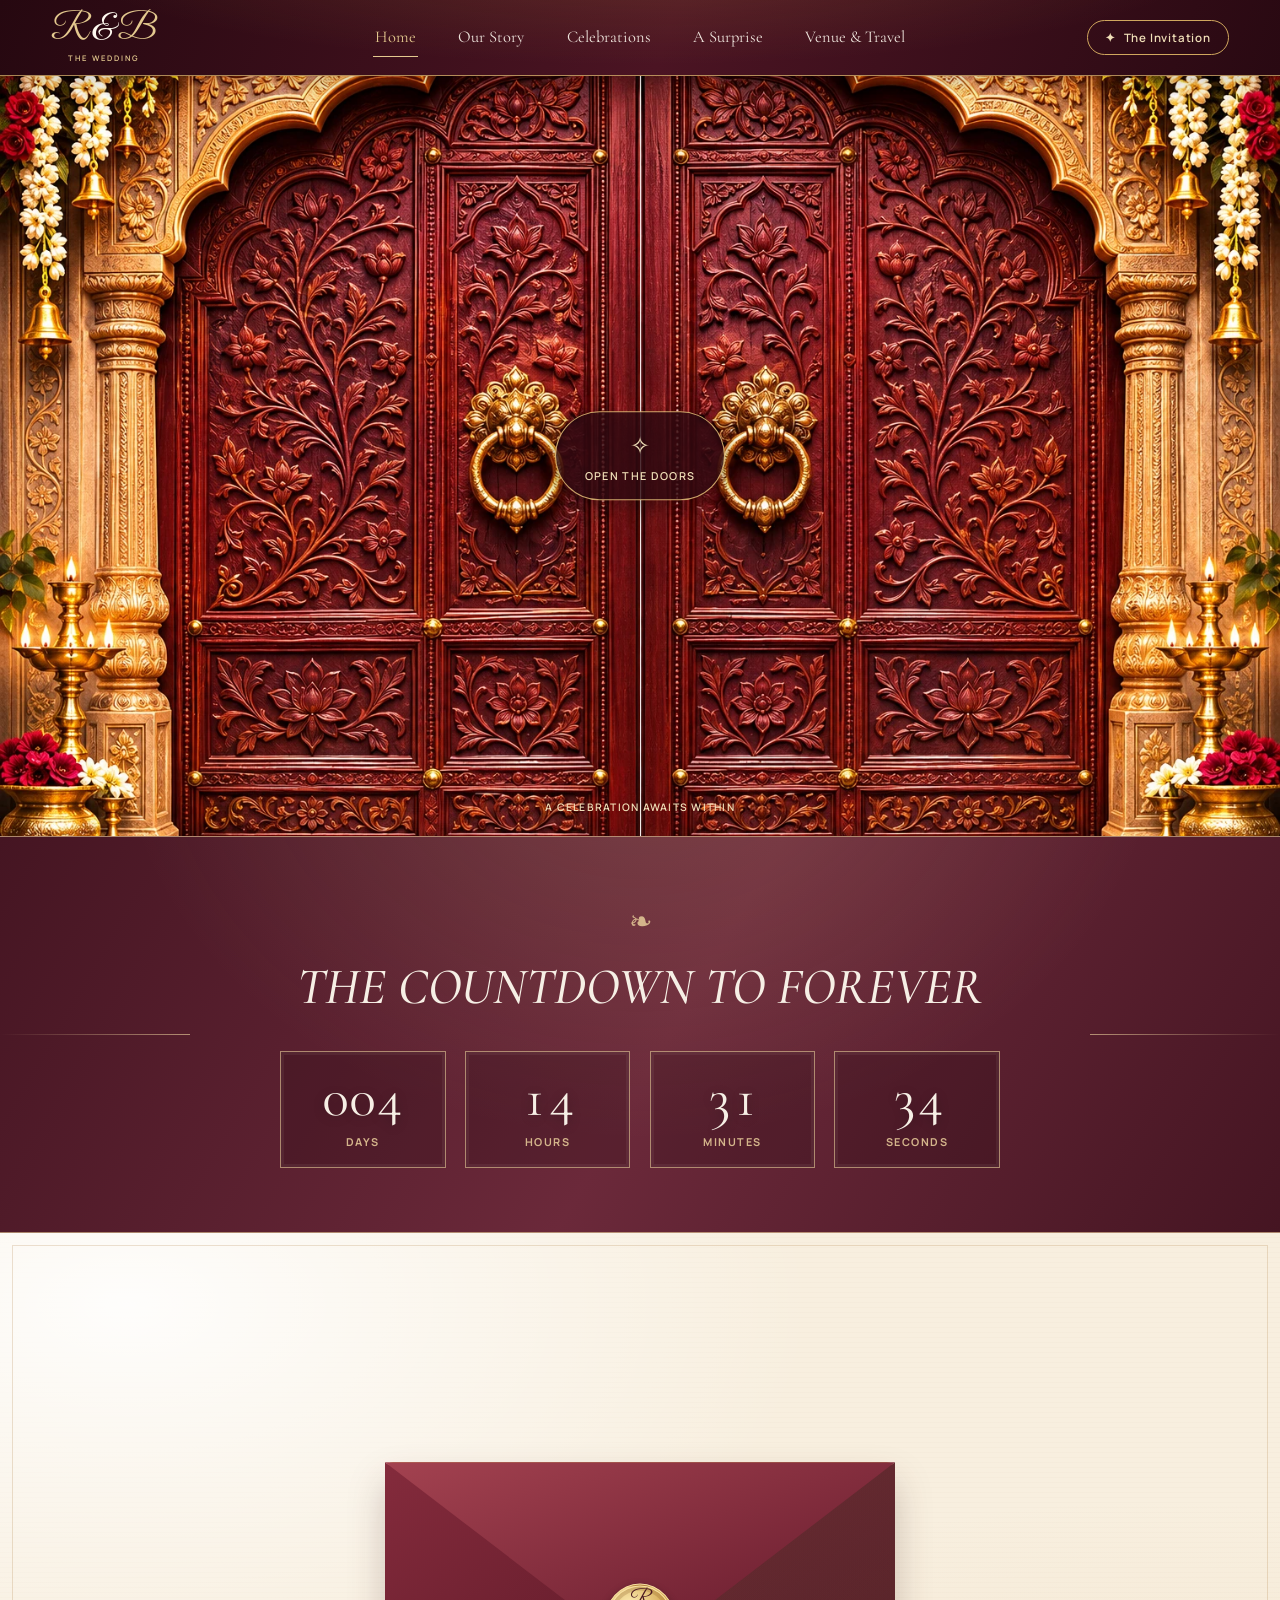
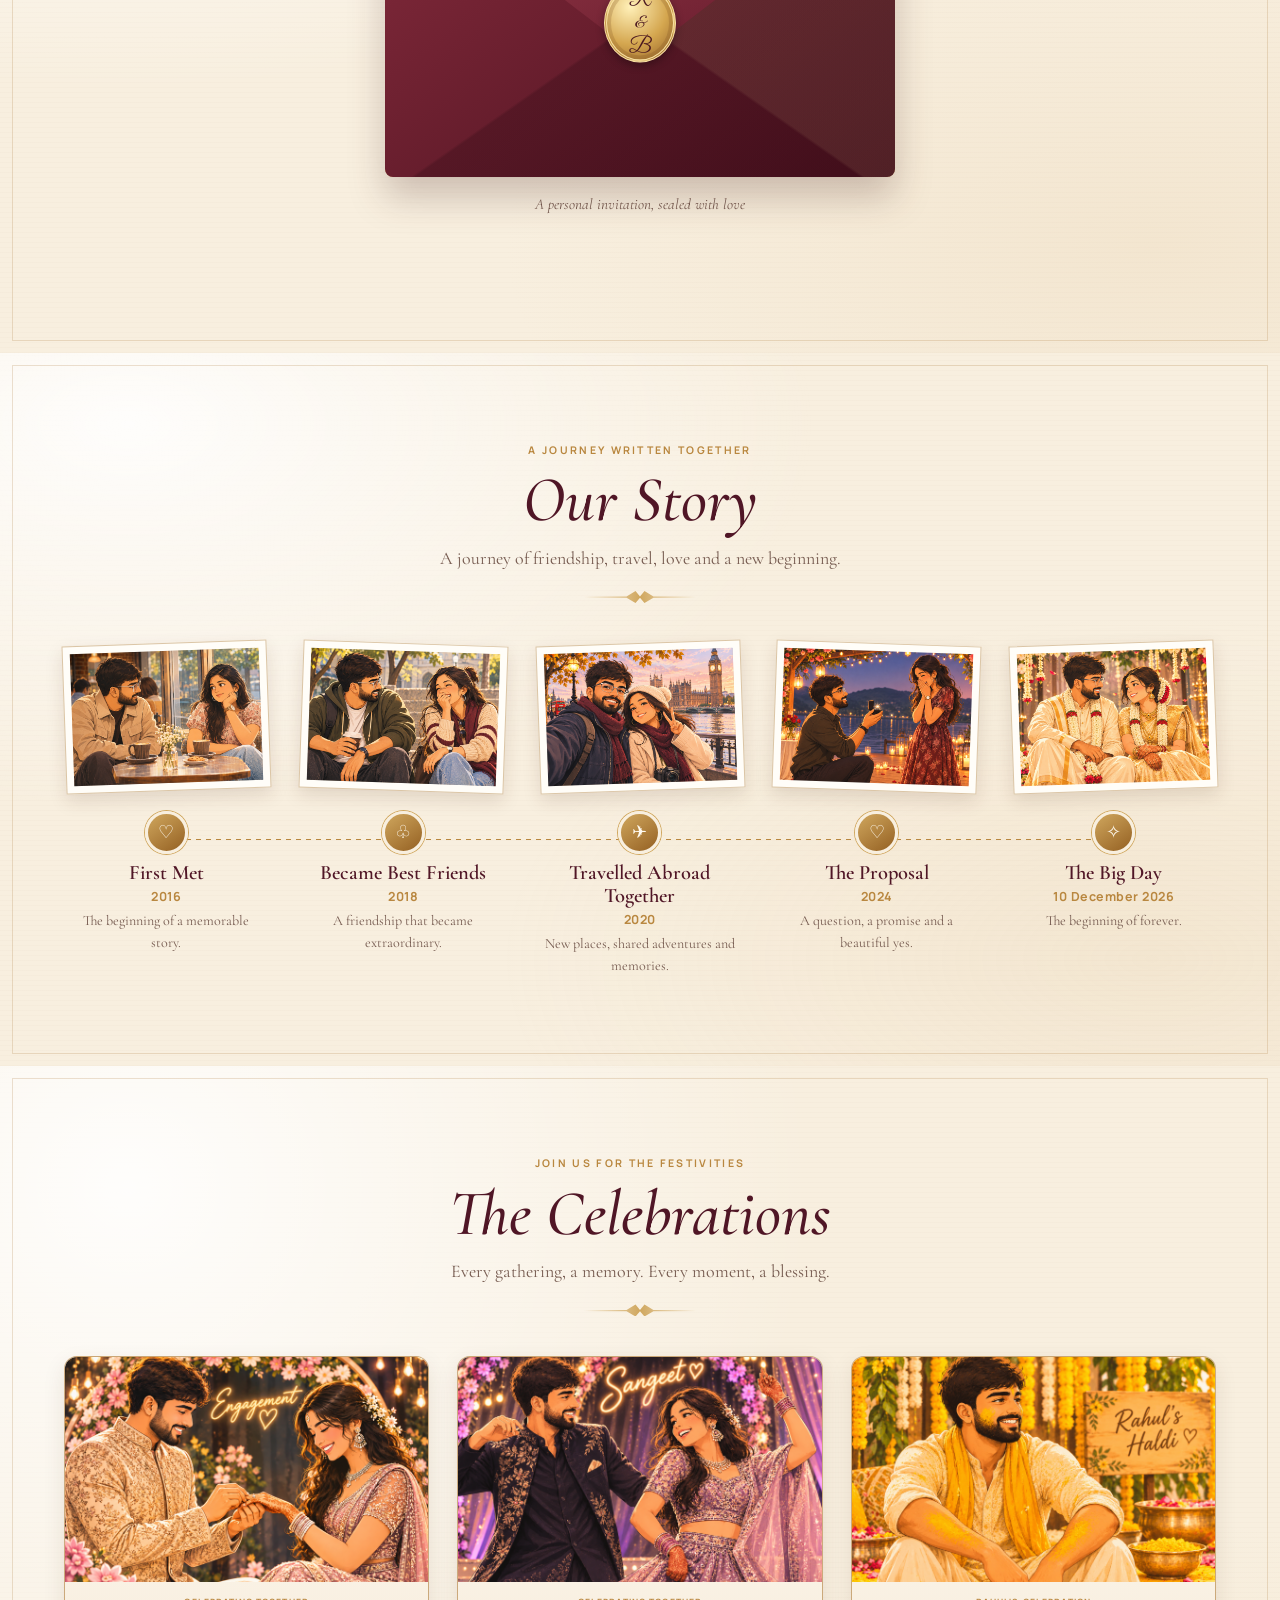
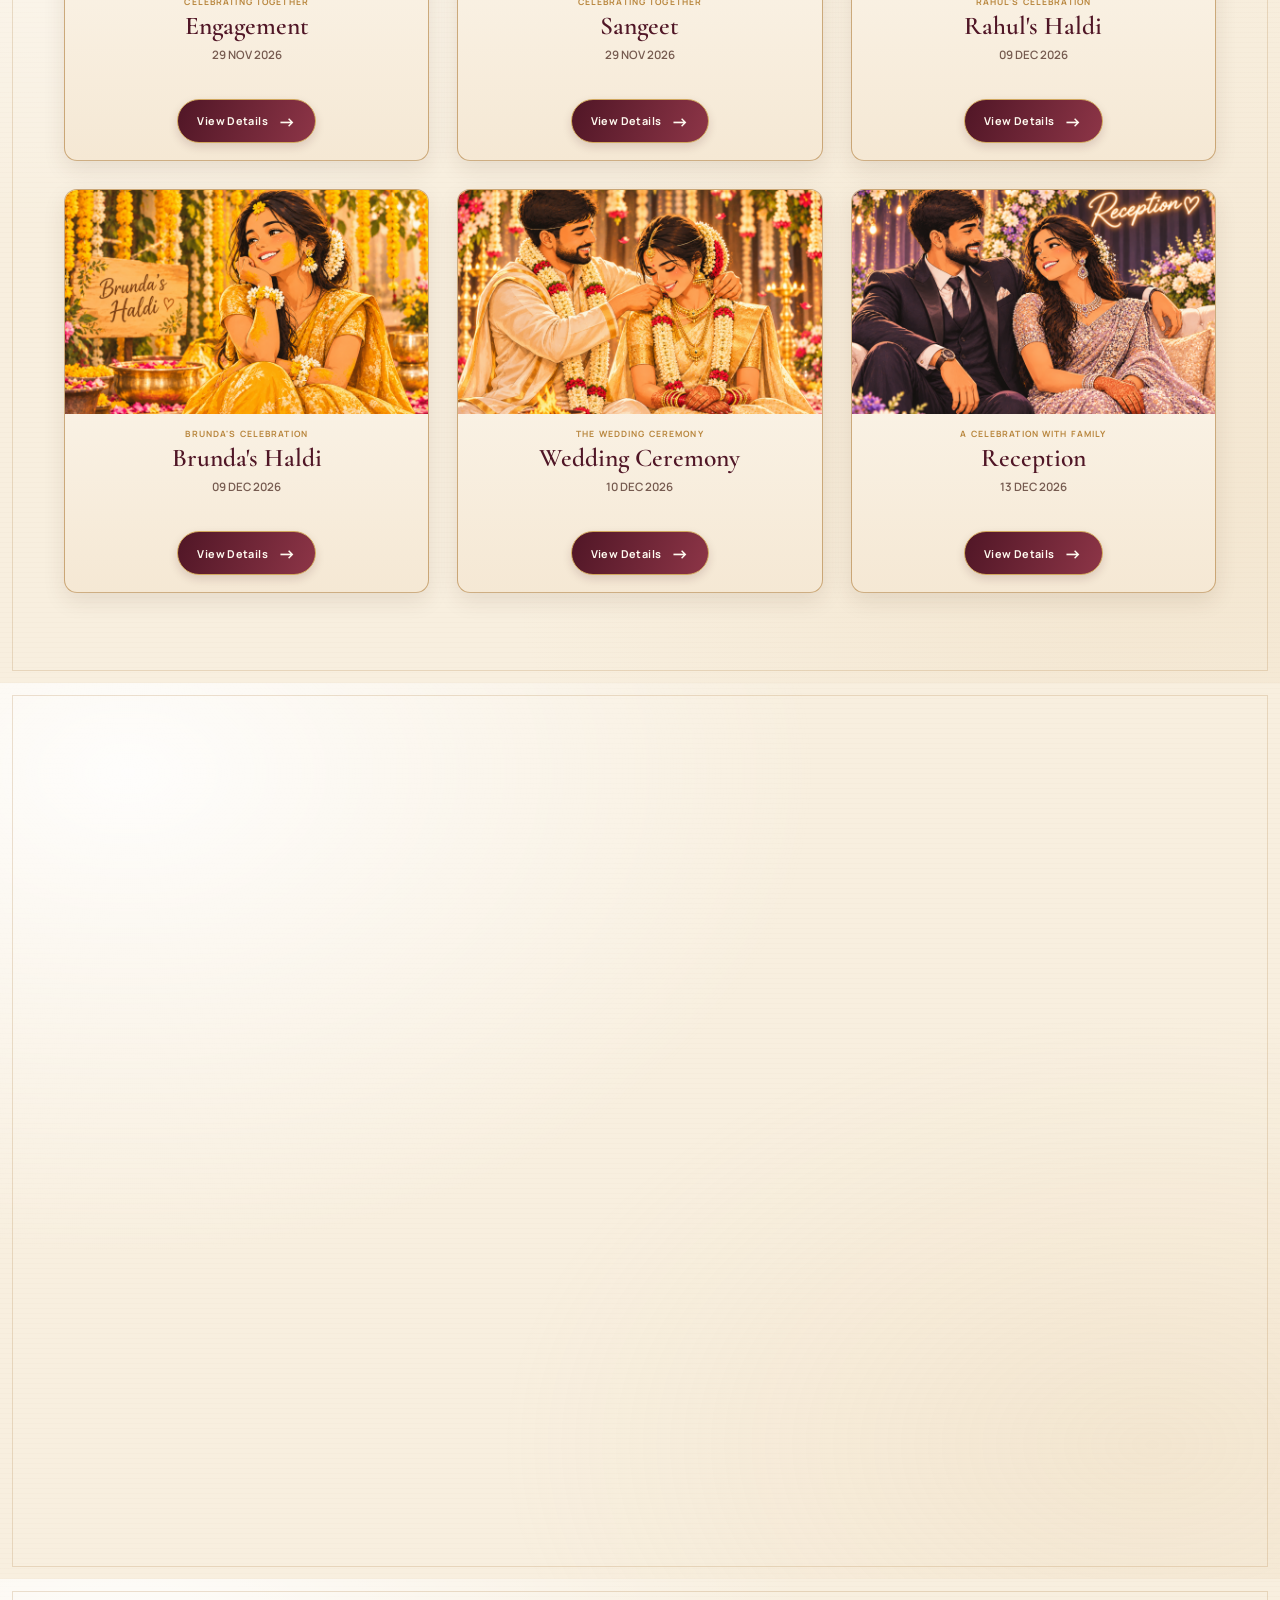
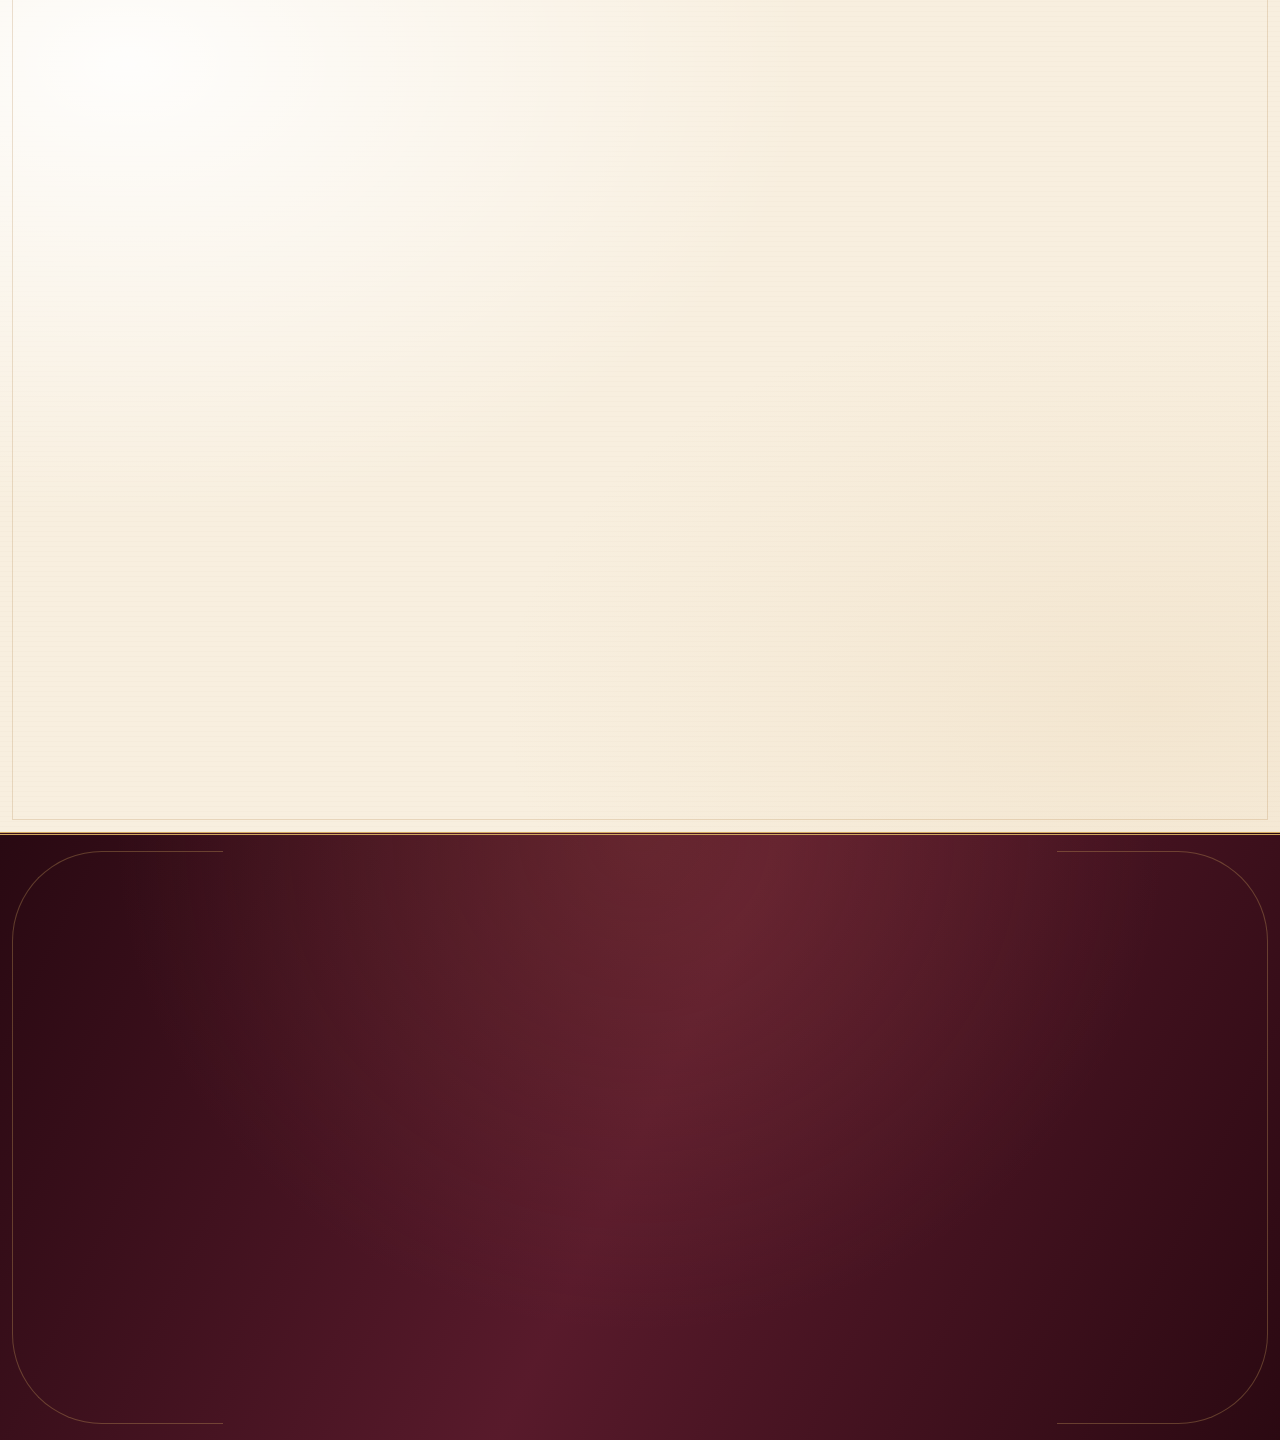
==== index.html @ 75e7d474 "Add wedding invitation HTML structure This commit adds a complete HTML structure for the wedding inv" ====
<!DOCTYPE html>
<html lang="en">
<head>
  <meta charset="UTF-8">
  <meta name="viewport" content="width=device-width, initial-scale=1.0">
  <meta name="theme-color" content="#3b101b">
  <meta name="description" content="The wedding invitation of Rahul and Brunda — 10 December 2026, Bhimavaram, Andhra Pradesh.">
  <title>Rahul &amp; Brunda | Wedding Invitation</title>
  <link rel="preconnect" href="https://fonts.googleapis.com">
  <link rel="preconnect" href="https://fonts.gstatic.com" crossorigin>
  <link href="https://fonts.googleapis.com/css2?family=Cormorant+Garamond:wght@400;500;600;700&family=Great+Vibes&family=Manrope:wght@400;500;600;700&display=swap" rel="stylesheet">
  <link rel="stylesheet" href="./static/css/main.css">
  <link rel="icon" type="image/x-icon" href="./static/favicon.ico">
  <script src="./static/js/main.js" defer></script>
</head>
<body>
  <a class="skip-link" href="#main-content">Skip to invitation</a>

  <header class="site-header" id="site-header">
    <a class="brand-mark" href="#welcome" aria-label="Rahul and Brunda — home">
      <span class="brand-monogram">R<span>&amp;</span>B</span>
      <span class="brand-caption">THE WEDDING</span>
    </a>
    <button class="menu-toggle" type="button" aria-label="Open navigation menu"
            aria-expanded="false" aria-controls="primary-navigation">
      <span></span><span></span><span></span>
    </button>
    <nav class="primary-navigation" id="primary-navigation" aria-label="Main navigation">
      <a class="nav-link is-active" href="#welcome">Home</a>
      <a class="nav-link" href="#our-story">Our Story</a>
      <a class="nav-link" href="#celebrations">Celebrations</a>
      <a class="nav-link" href="#little-surprise">A Surprise</a>
      <a class="nav-link" href="#venue-travel">Venue &amp; Travel</a>
    </nav>
    <a class="header-cta" href="#invitation"><span aria-hidden="true">✦</span> The Invitation</a>
  </header>

  <main id="main-content">
    <!-- 01: Closed palace doors. main.js will add .doors-open after the guest clicks.
         The door panels must swing inward, revealing the temple/water/sunset scene. -->
    <section class="welcome-section" id="welcome" aria-labelledby="welcome-title">
      <div class="welcome-scene">
        <picture class="hero-background">
          <source media="(max-width: 599px)"
                  srcset="./static/images/hero-mobile.png">
          <img src="./static/images/temple-water-sunset.webp"
               alt="Temple reflected in still water at sunset" fetchpriority="high">
        </picture>
        <div class="temple-scene-overlay" aria-hidden="true"></div>
        <div class="welcome-copy">
          <p class="eyebrow welcome-eyebrow">WITH THE BLESSINGS OF OUR FAMILIES</p>
          <span class="welcome-flourish" aria-hidden="true">❧</span>
          <p class="welcome-kicker">The Wedding of</p>
          <h1 id="welcome-title" class="couple-title">
            <span class="couple-name couple-name--rahul"><span class="couple-name-inner">Rahul</span></span>
            <span class="couple-ampersand">&amp;</span>
            <span class="couple-name couple-name--brunda"><span class="couple-name-inner">Brunda</span></span>
          </h1>
          <span class="title-divider" aria-hidden="true"></span>
          <p class="wedding-date">✧ &nbsp;10 December 2026</p>
          <p class="wedding-location">⌖ &nbsp;Bhimavaram, Andhra Pradesh</p>
          <a class="welcome-scroll-cue" href="#invitation">
            <span>Scroll to discover our invitation</span><span class="scroll-cue-arrow">↓</span>
          </a>
        </div>

        <div class="entrance-doors" aria-hidden="true">
          <div class="door-panel door-panel--left">
            <img src="./static/images/entrance-door-left.webp"
                 alt="" class="door-art" fetchpriority="high">
          </div>
          <div class="door-panel door-panel--right">
            <img src="./static/images/entrance-door-right.webp"
                 alt="" class="door-art" fetchpriority="high">
          </div>
          <div class="door-frame door-frame--top"></div>
          <div class="door-frame door-frame--left"></div>
          <div class="door-frame door-frame--right"></div>
          <div class="door-handles">
            <span class="door-handle door-handle--left"></span>
            <span class="door-handle door-handle--right"></span>
          </div>
        </div>
        <button class="open-doors-button" id="open-doors" type="button"
                aria-label="Open the palace doors and reveal the wedding invitation">
          <span class="open-doors-icon">✧</span>
          <span class="open-doors-label">Open the doors</span>
        </button>
        <span class="entrance-hint">A celebration awaits within</span>
      </div>
    </section>

    <section class="countdown-section" aria-labelledby="countdown-title" data-wedding-countdown>
      <div class="countdown-ornament" aria-hidden="true">❧</div>
      <p class="eyebrow"></p>
      <h2 id="countdown-title">THE COUNTDOWN TO FOREVER</h2>
      <div class="countdown-grid" aria-live="polite" aria-atomic="true">
        <div class="countdown-unit"><span class="countdown-number" data-countdown-days>000</span><span class="countdown-label">Days</span></div>
        <div class="countdown-unit"><span class="countdown-number" data-countdown-hours>00</span><span class="countdown-label">Hours</span></div>
        <div class="countdown-unit"><span class="countdown-number" data-countdown-minutes>00</span><span class="countdown-label">Minutes</span></div>
        <div class="countdown-unit"><span class="countdown-number" data-countdown-seconds>00</span><span class="countdown-label">Seconds</span></div>
      </div>
      <p class="countdown-complete" data-countdown-complete hidden>The Celebration Begins</p>
    </section>

    <!-- 02: Burgundy invitation envelope with a gold R&B seal. -->
    <section class="invitation-section parchment-section" id="invitation" aria-labelledby="invitation-title">
      <div class="section-ornament section-ornament--left" aria-hidden="true"></div>
      <div class="invitation-layout">
        <div class="envelope-stage">
          <button class="invitation-envelope" id="invitation-envelope" type="button"
                  aria-label="Open the wedding invitation envelope" aria-expanded="false">
            <span class="envelope-back"></span>
            <span class="envelope-letter">
              <span class="letter-monogram">R &amp; B</span>
              <span class="letter-title">The Wedding Invitation</span>
              <span class="letter-names">Rahul &amp; Brunda</span>
              <span class="letter-date">10 December 2026</span>
            </span>
            <span class="envelope-flap"></span>
            <span class="envelope-front"></span>
            <span class="wax-seal">R<span>&amp;</span>B</span>
          </button>
          <article class="invitation-card" id="invitation-card" aria-labelledby="invitation-title" aria-hidden="true">
            <button class="invitation-card-close" type="button" aria-label="Close the wedding invitation">×</button>
            <div class="invitation-card-inner">
              <p class="eyebrow">WITH THE BLESSINGS OF OUR FAMILIES</p>
              <p class="invitation-card-label">THE WEDDING INVITATION</p>
              <h2 id="invitation-title">You Are Cordially Invited</h2>
              <span class="small-gold-divider" aria-hidden="true"></span>
              <p class="invitation-card-copy">With the blessings of our families, we request the pleasure of your presence at the wedding celebrations of</p>
              <p class="invitation-card-names">Rahul <span>&amp;</span> Brunda</p>
              <p class="invitation-card-date">10 December 2026</p>
              <p class="invitation-card-time">8:00 PM</p>
              <p class="invitation-card-venue">KOTLA FUNCTION HALL</p>
              <p class="invitation-card-place">Bhimavaram, Andhra Pradesh</p>
              <p class="invitation-card-hint">Tap the card or close to seal the invitation</p>
            </div>
          </article>
          <p class="envelope-caption">A personal invitation, sealed with love</p>
        </div>
      </div>
    </section>

    <!-- 03: Five milestone image slots. CSS should preserve each frame's ratio and crop
         images with object-fit: cover; never stretch or expand the card to image dimensions. -->
    <section class="story-section parchment-section" id="our-story" aria-labelledby="story-title">
      <div class="section-heading">
        <p class="eyebrow">A JOURNEY WRITTEN TOGETHER</p>
        <h2 id="story-title">Our Story</h2>
        <p class="section-subtitle">A journey of friendship, travel, love and a new beginning.</p>
        <span class="small-gold-divider"></span>
      </div>
      <ol class="story-timeline">
        <li class="story-milestone">
          <div class="story-photo-frame">
            <img src="./static/images/story-first-met.webp"
                 alt="First met — photograph placeholder" class="story-photo" loading="lazy">
          </div>
          <span class="milestone-icon">♡</span><h3>First Met</h3>
          <p class="milestone-year">2016</p>
          <p class="milestone-description">The beginning of a memorable story.</p>
        </li>
        <li class="story-milestone">
          <div class="story-photo-frame">
            <img src="./static/images/story-best-friends.webp"
                 alt="Became best friends — photograph placeholder" class="story-photo" loading="lazy">
          </div>
          <span class="milestone-icon">♧</span><h3>Became Best Friends</h3>
          <p class="milestone-year">2018</p>
          <p class="milestone-description">A friendship that became extraordinary.</p>
        </li>
        <li class="story-milestone">
          <div class="story-photo-frame">
            <img src="./static/images/story-travelled-abroad.webp"
                 alt="Travelled abroad together — photograph placeholder" class="story-photo" loading="lazy">
          </div>
          <span class="milestone-icon">✈</span><h3>Travelled Abroad Together</h3>
          <p class="milestone-year">2020</p>
          <p class="milestone-description">New places, shared adventures and memories.</p>
        </li>
        <li class="story-milestone">
          <div class="story-photo-frame">
            <img src="./static/images/story-proposal.webp"
                 alt="The proposal — photograph placeholder" class="story-photo" loading="lazy">
          </div>
          <span class="milestone-icon">♡</span><h3>The Proposal</h3>
          <p class="milestone-year">2024</p>
          <p class="milestone-description">A question, a promise and a beautiful yes.</p>
        </li>
        <li class="story-milestone">
          <div class="story-photo-frame">
            <img src="./static/images/story-big-day.webp"
                 alt="The big day — photograph placeholder" class="story-photo" loading="lazy">
          </div>
          <span class="milestone-icon">✧</span><h3>The Big Day</h3>
          <p class="milestone-year">10 December 2026</p>
          <p class="milestone-description">The beginning of forever.</p>
        </li>
      </ol>
    </section>

    <!-- 04: Event image slots have a consistent frame. Add final event date/time/venue
         in main.js event data or replace the placeholder labels once confirmed. -->
    <section class="celebrations-section parchment-section" id="celebrations" aria-labelledby="celebrations-title">
      <div class="section-heading">
        <p class="eyebrow">JOIN US FOR THE FESTIVITIES</p>
        <h2 id="celebrations-title">The Celebrations</h2>
        <p class="section-subtitle">Every gathering, a memory. Every moment, a blessing.</p>
        <span class="small-gold-divider"></span>
      </div>
      <div class="celebration-grid">
        <article class="celebration-card" data-event="engagement">
          <div class="celebration-image-frame"><img src="./static/images/event-Engagement.webp" alt="Engagement photograph placeholder" class="celebration-image" loading="lazy"></div>
          <div class="celebration-card-content"><p class="event-host" data-event-host></p><h3 data-event-title></h3><p class="event-date" data-event-card-date></p><button class="event-details-button" type="button" data-event-open="engagement">View Details <span>→</span></button></div>
        </article>
        <article class="celebration-card" data-event="sangeet">
          <div class="celebration-image-frame"><img src="./static/images/event-sangeet.webp" alt="Sangeet photograph placeholder" class="celebration-image" loading="lazy"></div>
          <div class="celebration-card-content"><p class="event-host" data-event-host></p><h3 data-event-title></h3><p class="event-date" data-event-card-date></p><button class="event-details-button" type="button" data-event-open="sangeet">View Details <span>→</span></button></div>
        </article>
        <article class="celebration-card" data-event="rahul-haldi">
          <div class="celebration-image-frame"><img src="./static/images/event-rahul-haldi.webp" alt="Rahul's Haldi photograph placeholder" class="celebration-image" loading="lazy"></div>
          <div class="celebration-card-content"><p class="event-host" data-event-host></p><h3 data-event-title></h3><p class="event-date" data-event-card-date></p><button class="event-details-button" type="button" data-event-open="rahul-haldi">View Details <span>→</span></button></div>
        </article>
        <article class="celebration-card" data-event="brunda-haldi">
          <div class="celebration-image-frame"><img src="./static/images/event-brunda-haldi.webp" alt="Brunda's Haldi photograph placeholder" class="celebration-image" loading="lazy"></div>
          <div class="celebration-card-content"><p class="event-host" data-event-host></p><h3 data-event-title></h3><p class="event-date" data-event-card-date></p><button class="event-details-button" type="button" data-event-open="brunda-haldi">View Details <span>→</span></button></div>
        </article>
        <article class="celebration-card" data-event="wedding">
          <div class="celebration-image-frame"><img src="./static/images/event-wedding.webp" alt="Wedding ceremony photograph placeholder" class="celebration-image" loading="lazy"></div>
          <div class="celebration-card-content"><p class="event-host" data-event-host></p><h3 data-event-title></h3><p class="event-date" data-event-card-date></p><button class="event-details-button" type="button" data-event-open="wedding">View Details <span>→</span></button></div>
        </article>
        <article class="celebration-card" data-event="reception">
          <div class="celebration-image-frame"><img src="./static/images/event-reception.webp" alt="Reception photograph placeholder" class="celebration-image" loading="lazy"></div>
          <div class="celebration-card-content"><p class="event-host" data-event-host></p><h3 data-event-title></h3><p class="event-date" data-event-card-date></p><button class="event-details-button" type="button" data-event-open="reception">View Details <span>→</span></button></div>
        </article>
      </div>

      <dialog class="event-dialog" id="event-dialog" aria-labelledby="event-dialog-title">
        <button class="dialog-close" type="button" aria-label="Close event details">×</button>
        <p class="eyebrow">YOU ARE WARMLY INVITED</p><h3 id="event-dialog-title">Celebration Details</h3>
        <dl class="event-information">
          <div><dt>Date</dt><dd data-event-date>To be announced</dd></div>
          <div><dt>Time</dt><dd data-event-time>To be announced</dd></div>
          <div><dt>Venue</dt><dd data-event-venue>To be announced</dd></div>
          <div data-event-address-row><dt>Address</dt><dd data-event-address>To be announced</dd></div>
        </dl>
        <a class="gold-button map-link" data-event-map href="#" target="_blank" rel="noopener">Open in Maps ↗</a>
      </dialog>
    </section>

    <section class="surprise-section parchment-section" id="little-surprise" aria-labelledby="surprise-title">
      <div class="section-heading">
        <p class="eyebrow">A MOMENT TO UNCOVER</p>
        <h2 id="surprise-title">A Little Surprise</h2>
        <p class="section-subtitle">Scratch to reveal a special memory.</p>
        <span class="small-gold-divider"></span>
      </div>
      <div class="scratch-experience" data-scratch-experience>
        <div class="scratch-frame" data-scratch-frame>
          <div class="scratch-image-placeholder" aria-hidden="true">A treasured photograph will appear here</div>
          <img src="./static/images/couple-reveal.webp" alt="A special memory of Rahul and Brunda" class="scratch-photo" data-scratch-photo loading="lazy">
          <canvas class="scratch-canvas" data-scratch-canvas aria-label="Scratch the surface to reveal a special photograph" role="img"></canvas>
          <p class="scratch-instruction" data-scratch-instruction>Scratch Here to Reveal</p>
        </div>
        <button class="gold-button scratch-reveal-button" type="button" data-scratch-reveal>Reveal Photograph</button>
        <p class="scratch-status" data-scratch-status aria-live="polite">Use your finger or cursor to uncover the memory.</p>
      </div>
    </section>

    <!-- 06: Venue is intentionally near the end. Replace venue name/address and map query
         when the exact mandapam details are confirmed. -->
    <section class="venue-section parchment-section" id="venue-travel" aria-labelledby="venue-title">
      <div class="section-heading">
        <p class="eyebrow">WE LOOK FORWARD TO WELCOMING YOU</p><h2 id="venue-title">Venue &amp; Travel</h2>
        <p class="section-subtitle">We would be delighted to celebrate with you in Bhimavaram.</p>
        <span class="small-gold-divider"></span>
      </div>
      <div class="venue-layout">
        <div class="venue-photo-frame">
          <img src="./static/images/wedding-venue.webp"
               alt="Wedding venue photograph placeholder" class="venue-photo" loading="lazy">
        </div>
        <div class="venue-details">
          <span class="venue-pin">⌖</span><p class="eyebrow">WEDDING VENUE</p>
          <h3>KOTLA FUNCTION HALL</h3>
          <address>KOTLA FUNCTION HALL<br>Undi Road <br>Bhimavaram, Andhra Pradesh 534199<br>India</address>
          <a class="gold-button" href="https://www.google.com/maps/search/?api=1&amp;query=Kotla+Function+Hall+Bhimavaram&query_place_id=ChIJU5M-8vYyNjoRDWOxPvJt3bQ"
             target="_blank" rel="noopener">View on Maps <span>↗</span></a>
          <p class="venue-note">We look forward to celebrating this special day with you.</p>
        </div>
        <div class="venue-map-frame">
          <iframe
            src="https://maps.google.com/maps?q=Kotla%20Function%20Hall%2C%20Undi%20Road%2C%20Bhimavaram%2C%20Andhra%20Pradesh%20534199&t=&z=18&ie=UTF8&iwloc=B&output=embed"
            width="100%"
            height="450"
            style="border:0;"
            loading="lazy"
            allowfullscreen
            referrerpolicy="no-referrer-when-downgrade"
            title="Kotla Function Hall, Bhimavaram, Wedding Venue Map">
          </iframe>
        </div>
      </div>
    </section>
  </main>

  <!-- 07: Formal closing -->
  <footer class="closing-section" id="closing">
    <div class="closing-ornament" aria-hidden="true">❧</div>
    <p class="eyebrow">WITH THE BLESSINGS OF OUR FAMILIES</p>
    <h2>You Are Cordially Invited</h2>
    <p>We would be honoured by your gracious presence</p>
    <p>as we begin this beautiful new chapter of our lives.</p>
    <p class="closing-couple">Rahul &amp; Brunda</p>
    <span class="closing-divider"></span>
    <p class="closing-thanks">Thank You</p>
    <p class="closing-date">10 DECEMBER 2026 · BHIMAVARAM</p>
  </footer>
</body>
</html>
---- static/css/main.css ----
/* =========================================================
   RAHUL & BRUNDA — LUXURY WEDDING EXPERIENCE
   Theme: Burgundy / Antique Gold / Warm Ivory
   File: static/css/main.css
   ========================================================= */

:root {
  --burgundy-950: #260810;
  --burgundy-900: #350d18;
  --burgundy-850: #42111e;
  --burgundy-800: #501626;
  --burgundy-700: #702438;
  --burgundy-600: #8d3547;
  --gold-500: #b9873f;
  --gold-400: #d0a75e;
  --gold-300: #e4c98f;
  --gold-200: #f0dfb8;
  --ivory-100: #fffaf0;
  --ivory-200: #f8efdf;
  --ivory-300: #eee0c8;
  --ink: #39131c;
  --muted-ink: #765b50;
  --serif: "Cormorant Garamond", Georgia, serif;
  --sans: "Manrope", Arial, sans-serif;
  --script: "Great Vibes", "Brush Script MT", cursive;
  --page-width: 1240px;
  --section-pad: clamp(3.5rem, 7vw, 6.5rem);
  --gold-line: linear-gradient(90deg, transparent, var(--gold-400), transparent);
  color-scheme: light;
}

* { box-sizing: border-box; }

html {
  scroll-behavior: smooth;
  scroll-padding-top: 88px;
  background: var(--ivory-200);
}

body {
  margin: 0;
  color: var(--ink);
  background: var(--ivory-200);
  font-family: var(--serif);
  font-size: 18px;
  line-height: 1.55;
  overflow-x: hidden;
}

body, button, a { -webkit-tap-highlight-color: transparent; }

button, input, textarea, select { font: inherit; }

button, a { touch-action: manipulation; }

a {
  color: inherit;
  text-decoration: none;
}

img {
  display: block;
  max-width: 100%;
}

button { color: inherit; }

::selection {
  color: var(--ivory-100);
  background: var(--burgundy-700);
}

.skip-link {
  position: fixed;
  z-index: 9999;
  top: 12px;
  left: 12px;
  padding: .7rem 1rem;
  color: white;
  background: var(--burgundy-900);
  border: 1px solid var(--gold-400);
  border-radius: 8px;
  transform: translateY(-160%);
}
.skip-link:focus { transform: translateY(0); }

/* -------------------- Navigation -------------------- */

.site-header {
  position: sticky;
  z-index: 1000;
  top: 0;
  display: grid;
  grid-template-columns: 180px 1fr 180px;
  align-items: center;
  min-height: 76px;
  padding: 8px clamp(20px, 4vw, 64px);
  color: var(--ivory-100);
  background:
    radial-gradient(ellipse at 50% -70%, rgba(190, 135, 63, .22), transparent 65%),
    linear-gradient(110deg, #260810, #4b1423 52%, #290912);
  border-bottom: 1px solid rgba(221, 183, 111, .72);
  box-shadow: 0 5px 22px rgba(31, 7, 13, .2);
}

.brand-mark {
  display: inline-flex;
  width: fit-content;
  flex-direction: column;
  align-items: center;
  line-height: 1;
  color: var(--gold-300);
}
.brand-monogram {
  font-family: var(--script);
  font-size: 2.25rem;
  letter-spacing: .025em;
}
.brand-monogram span { padding: 0 .08em; color: var(--ivory-100); }
.brand-caption {
  margin-top: 5px;
  font: 600 .48rem var(--sans);
  letter-spacing: .27em;
}

.primary-navigation {
  display: flex;
  align-items: center;
  justify-content: center;
  gap: clamp(18px, 3vw, 44px);
}
.nav-link {
  position: relative;
  padding: 9px 2px;
  color: rgba(255, 250, 240, .91);
  font-size: 1.03rem;
  transition: color .25s ease;
}
.nav-link::after {
  position: absolute;
  right: 50%;
  bottom: 2px;
  left: 50%;
  height: 1px;
  content: "";
  background: var(--gold-300);
  transition: left .25s ease, right .25s ease;
}
.nav-link:hover, .nav-link:focus-visible, .nav-link.is-active { color: var(--gold-300); }
.nav-link:hover::after, .nav-link:focus-visible::after, .nav-link.is-active::after {
  right: 0;
  left: 0;
}
.header-cta {
  justify-self: end;
  padding: 9px 17px;
  color: var(--gold-200);
  border: 1px solid var(--gold-400);
  border-radius: 30px;
  font: 600 .72rem var(--sans);
  letter-spacing: .07em;
  transition: color .25s ease, background .25s ease, transform .25s ease;
}
.header-cta:hover {
  color: var(--burgundy-950);
  background: var(--gold-300);
  transform: translateY(-2px);
}
.header-cta span { margin-right: 5px; }

.menu-toggle {
  display: none;
  width: 44px;
  height: 42px;
  padding: 10px;
  border: 1px solid rgba(228, 201, 143, .55);
  border-radius: 8px;
  background: transparent;
  cursor: pointer;
}
.menu-toggle span {
  display: block;
  width: 100%;
  height: 1px;
  margin: 5px 0;
  background: var(--gold-200);
}

/* -------------------- Shared section styling -------------------- */

.parchment-section {
  position: relative;
  isolation: isolate;
  background-color: var(--ivory-200);
  background-image:
    radial-gradient(ellipse at 10% 10%, rgba(255,255,255,.9), transparent 42%),
    radial-gradient(ellipse at 90% 85%, rgba(222,190,143,.19), transparent 40%),
    repeating-linear-gradient(0deg, rgba(126,79,43,.018) 0, rgba(126,79,43,.018) 1px, transparent 1px, transparent 5px);
}
.parchment-section::before {
  position: absolute;
  z-index: -1;
  inset: 12px;
  border: 1px solid rgba(174, 126, 65, .23);
  content: "";
  pointer-events: none;
}
.section-heading {
  max-width: 760px;
  margin: 0 auto 2.5rem;
  padding: 0 20px;
  text-align: center;
}
.eyebrow {
  margin: 0 0 .55rem;
  color: var(--gold-500);
  font: 700 .66rem var(--sans);
  letter-spacing: .22em;
  text-transform: uppercase;
}
.section-heading h2,
.invitation-copy h2,
.venue-details h2 {
  margin: 0;
  color: var(--burgundy-800);
  font-size: clamp(2.45rem, 5vw, 4.1rem);
  font-weight: 500;
  font-style: italic;
  line-height: 1.08;
}
.section-subtitle {
  margin: .65rem 0 0;
  color: var(--muted-ink);
  font-size: 1.12rem;
}
.small-gold-divider {
  display: block;
  width: 112px;
  height: 12px;
  margin: 1.15rem auto 0;
  background: var(--gold-line);
  clip-path: polygon(0 46%, 38% 46%, 46% 0, 50% 46%, 54% 0, 62% 46%, 100% 46%, 100% 56%, 62% 56%, 54% 100%, 50% 56%, 46% 100%, 38% 56%, 0 56%);
}

/* -------------------- 01. Palace entrance -------------------- */

.welcome-section {
  position: relative;
  z-index: 1;
  min-height: min(760px, calc(100svh - 76px));
  overflow: hidden;
  color: var(--ivory-100);
  background: var(--burgundy-950);
}
.welcome-scene {
  position: relative;
  display: grid;
  min-height: min(760px, calc(100svh - 76px));
  place-items: center;
  overflow: hidden;
  isolation: isolate;
  background: #4d2830;
}
.hero-background {
  position: absolute;
  z-index: -2;
  inset: 0;
  margin: 0;
  background: #3d2529;
}
.hero-background img {
  width: 100%;
  height: 100%;
  max-width: none;
  object-fit: cover;
  object-position: center 54%;
}
.temple-scene-overlay {
  position: absolute;
  z-index: -1;
  inset: 0;
  background: linear-gradient(180deg, rgba(37, 8, 16, .08), rgba(37, 8, 16, .05) 48%, rgba(37, 8, 16, .25));
}
.welcome-copy {
  position: relative;
  z-index: 1;
  width: min(680px, 82%);
  margin: 0 auto;
  padding: 2.5rem 1.5rem;
  color: var(--ivory-100);
  text-align: center;
  text-shadow: 0 2px 15px rgba(34, 8, 13, .58);
  opacity: 0;
  transform: translateY(28px);
  transition: opacity 1.1s ease .65s, transform 1.2s cubic-bezier(.2,.75,.2,1) .65s;
}
.welcome-section.doors-open .welcome-copy {
  opacity: 1;
  transform: translateY(0);
}
.welcome-eyebrow { color: var(--gold-200); }
.welcome-flourish {
  display: block;
  margin: .2rem 0 .5rem;
  color: var(--gold-300);
  font-size: 2.2rem;
}
.welcome-kicker {
  margin: 0;
  font-size: clamp(1.1rem, 2vw, 1.5rem);
  font-style: italic;
}
.couple-title {
  display: flex;
  flex-wrap: wrap;
  align-items: baseline;
  justify-content: center;
  gap: .1em .22em;
  margin: .15rem 0 .35rem;
  color: #fff0d1;
  font-family: var(--script);
  font-size: clamp(4rem, 9vw, 8.1rem);
  font-weight: 400;
  line-height: 1.12;
  animation: name-float-in 1.6s cubic-bezier(.16,1,.3,1) both;
  animation-play-state: paused;
}
.doors-open .couple-title { animation-play-state: running; }
.couple-ampersand {
  color: var(--gold-300);
  font-size: .75em;
}
.title-divider {
  display: block;
  width: min(260px, 60%);
  height: 1px;
  margin: .75rem auto 1rem;
  background: linear-gradient(90deg, transparent, var(--gold-300), transparent);
}
.wedding-date, .wedding-location {
  margin: .35rem 0;
  font-size: clamp(1.05rem, 2vw, 1.3rem);
}
.wedding-date { color: #fff1d8; }
.wedding-location { color: #fff8ec; }
.welcome-scroll-cue {
  display: inline-flex;
  flex-direction: column;
  align-items: center;
  gap: .2rem;
  margin-top: 1.8rem;
  color: var(--gold-200);
  font: 600 .65rem var(--sans);
  letter-spacing: .12em;
  text-transform: uppercase;
}
.scroll-cue-arrow { font-size: 1.5rem; animation: gentle-bob 1.8s ease-in-out infinite; }

/* Door panels begin closed and cover the entire scene. JavaScript adds doors-open
   to .welcome-section only after the entrance button is activated. */


/* ==========================================
   RAHUL & BRUNDA — CORRECT DOUBLE DOOR SETUP
   ========================================== */

.entrance-doors {
    position: absolute !important;
    inset: 0 !important;
    width: 100% !important;
    height: 100% !important;
    display: block !important;
    perspective: 2200px;
    perspective-origin: center center;
    overflow: visible !important;
    z-index: 4;
}

/* Both doors occupy equal halves of the entrance */
.entrance-doors .door-panel {
    position: absolute !important;
    top: 0 !important;
    bottom: 0 !important;
    width: 50% !important;
    height: 100% !important;
    margin: 0 !important;
    padding: 0 !important;

    display: block !important;
    opacity: 1 !important;
    visibility: visible !important;

    overflow: hidden;
    box-sizing: border-box;

    transition: transform 3s cubic-bezier(.65, 0, .25, 1) !important;
    /* The panel is still physically rotated after 90deg; hiding its rear face
       prevents it from remaining in front of the palace once fully open. */
    backface-visibility: hidden !important;
    -webkit-backface-visibility: hidden !important;
}

/* LEFT DOOR */
.entrance-doors .door-panel--left {
    left: 0 !important;
    right: auto !important;

    transform-origin: left center !important;
    transform: rotateY(0deg) !important;

    z-index: 2;
}

/* RIGHT DOOR */
.entrance-doors .door-panel--right {
    right: 0 !important;
    left: auto !important;

    transform-origin: right center !important;
    transform: rotateY(0deg) !important;

    z-index: 2;
}

/* Images fill their respective door panels */
.entrance-doors .door-art {
    display: block !important;
    width: 100% !important;
    height: 100% !important;
    max-width: none !important;
    object-fit: cover !important;
    object-position: center !important;
}

/* REVERSED ROTATION DIRECTION */
.welcome-section.doors-open .door-panel--left {
    transform: rotateY(160deg) !important;
}

.welcome-section.doors-open .door-panel--right {
    transform: rotateY(-160deg) !important;
}


/* Open doors button */
.open-doors-button {
  position: absolute;
  z-index: 8;
  top: 50%;
  left: 50%;
  display: flex;
  min-width: 170px;
  flex-direction: column;
  align-items: center;
  gap: .2rem;
  padding: 1rem 1.3rem;
  color: var(--gold-200);
  background: rgba(45, 9, 17, .82);
  border: 1px solid rgba(230, 193, 121, .85);
  border-radius: 50px;
  box-shadow: 0 8px 24px rgba(0, 0, 0, .35);
  cursor: pointer;
  transform: translate(-50%, -50%);
  transition:
    opacity .45s ease,
    transform .45s ease,
    background .25s ease;
}

.open-doors-button:hover {
  background: rgba(83, 19, 34, .96);
  transform: translate(-50%, -50%) scale(1.05);
}

.open-doors-icon {
  font-size: 1.5rem;
}

.open-doors-label {
  font: 600 .68rem var(--sans);
  letter-spacing: .12em;
  text-transform: uppercase;
}

.doors-open .open-doors-button,
.doors-open .entrance-hint {
  opacity: 0;
  pointer-events: none;
}

.entrance-hint {
  position: absolute;
  z-index: 7;
  bottom: 22px;
  left: 50%;
  color: var(--gold-200);
  font: 600 .65rem var(--sans);
  letter-spacing: .12em;
  text-transform: uppercase;
  transform: translateX(-50%);
  transition: opacity .3s ease;
}

/* Wedding text appears after the doors begin opening */
.welcome-section .welcome-copy {
  opacity: 0;
  transform: translateY(28px);
  transition:
    opacity 1.2s ease,
    transform 1.3s cubic-bezier(.2, .75, .2, 1);
}

.welcome-section.reveal-welcome-copy .welcome-copy {
  opacity: 1;
  transform: translateY(0);
}

.reveal-welcome-copy .couple-title {
  animation-play-state: running;
}

/* Accessibility */
@media (prefers-reduced-motion: reduce) {
  .door-panel,
  .welcome-copy,
  .door-frame,
  .door-handles {
    transition-duration: .01ms !important;
  }
}

/* -------------------- 02. Invitation envelope -------------------- */

.invitation-section {
  padding: clamp(3rem, 6vw, 5.5rem) clamp(20px, 6vw, 90px);
  overflow: hidden;
}
.invitation-layout {
  display: grid;
  width: min(var(--page-width), 100%);
  min-height: 330px;
  grid-template-columns: 1fr 1fr;
  align-items: center;
  gap: clamp(35px, 7vw, 100px);
  margin: 0 auto;
}
.envelope-stage {
  display: flex;
  min-height: 260px;
  flex-direction: column;
  align-items: center;
  justify-content: center;
  perspective: 1100px;
}
.invitation-envelope {
  position: relative;
  width: min(100%, 460px);
  aspect-ratio: 1.62 / 1;
  padding: 0;
  border: 0;
  background: transparent;
  cursor: pointer;
  filter: drop-shadow(0 20px 18px rgba(55, 20, 20, .22));
  animation: envelope-float 5.5s ease-in-out infinite;
}
.envelope-back, .envelope-front, .envelope-flap, .envelope-letter {
  position: absolute;
  inset: 0;
}
.envelope-back {
  z-index: 0;
  background: linear-gradient(145deg, #8c3041, #4b101f 70%);
  border: 1px solid var(--gold-400);
  border-radius: 8px;
}
.envelope-front {
  z-index: 3;
  background:
    linear-gradient(145deg, transparent 49.5%, rgba(31,5,13,.24) 50%),
    linear-gradient(35deg, transparent 49.5%, rgba(255,220,158,.12) 50%),
    linear-gradient(145deg, #842b3c, #4a101e);
  clip-path: polygon(0 0, 50% 58%, 100% 0, 100% 100%, 0 100%);
  border-radius: 0 0 8px 8px;
}
.envelope-flap {
  z-index: 4;
  background: linear-gradient(160deg, #a34250, #651a2c 70%);
  clip-path: polygon(0 0, 100% 0, 50% 62%);
  transform-origin: top center;
  transition: transform .85s cubic-bezier(.2,.75,.2,1), z-index 0s .4s;
  filter: drop-shadow(0 3px 3px rgba(0,0,0,.18));
}
.envelope-letter {
  z-index: 2;
  display: flex;
  inset: 7% 8% 5%;
  flex-direction: column;
  align-items: center;
  justify-content: center;
  gap: .25rem;
  color: var(--burgundy-900);
  background: var(--ivory-100);
  border: 1px solid var(--gold-400);
  transition: transform .9s cubic-bezier(.2,.75,.2,1);
}
.letter-monogram { color: var(--gold-500); font: 1.2rem var(--script); }
.letter-title { font: 600 .58rem var(--sans); letter-spacing: .16em; text-transform: uppercase; }
.letter-names { font: italic 1.8rem var(--serif); }
.letter-date { font: .75rem var(--sans); }
.wax-seal {
  position: absolute;
  z-index: 5;
  top: 51%;
  left: 50%;
  display: grid;
  width: 72px;
  aspect-ratio: 1;
  place-items: center;
  color: #4a1720;
  background: radial-gradient(circle at 35% 28%, #fff0b8, #d4a64f 55%, #936027);
  border: 3px double #f7e1a3;
  border-radius: 50%;
  box-shadow: 0 3px 9px rgba(0,0,0,.32), inset 0 0 0 4px rgba(117,73,27,.22);
  font: 1.3rem var(--script);
  transform: translate(-50%, -50%);
  transition: opacity .3s ease, transform .5s ease;
}
.wax-seal span { font-size: .8em; }
.invitation-envelope.is-open .envelope-flap {
  z-index: 1;
  transform: rotateX(180deg);
}
.invitation-envelope.is-open .envelope-letter { transform: translateY(-38%); }
.invitation-envelope.is-open .wax-seal {
  opacity: 0;
  transform: translate(-50%, -50%) scale(.5);
}
.envelope-caption {
  margin: 1rem 0 0;
  color: var(--muted-ink);
  font-size: .95rem;
  font-style: italic;
}
.invitation-copy { text-align: center; }
.invitation-copy .eyebrow { color: var(--gold-500); }
.invitation-copy h2 {
  margin-bottom: .7rem;
  font-size: clamp(2.4rem, 4vw, 3.7rem);
}
.invitation-copy p {
  margin: .16rem 0;
  color: var(--muted-ink);
  font-size: 1.12rem;
}
.invitation-copy .invitation-couple-names {
  margin-top: .75rem;
  color: var(--burgundy-700);
  font-family: var(--script);
  font-size: 2.8rem;
}
.invitation-date-line { font: 600 .78rem var(--sans) !important; letter-spacing: .05em; }

/* -------------------- 03. Our Story -------------------- */

.story-section {
  padding: var(--section-pad) clamp(18px, 5vw, 70px);
  overflow: hidden;
}
.story-timeline {
  position: relative;
  display: grid;
  width: min(var(--page-width), 100%);
  grid-template-columns: repeat(5, minmax(0, 1fr));
  gap: clamp(12px, 2.5vw, 34px);
  margin: 0 auto;
  padding: 0;
  list-style: none;
}
.story-timeline::before {
  position: absolute;
  top: calc(clamp(110px, 14vw, 175px) + 21px);
  right: 8%;
  left: 8%;
  height: 1px;
  content: "";
  background: repeating-linear-gradient(90deg, var(--gold-500) 0 5px, transparent 5px 10px);
}
.story-milestone {
  position: relative;
  z-index: 1;
  min-width: 0;
  text-align: center;
}
.story-photo-frame {
  width: 100%;
  aspect-ratio: 1.38 / 1;
  padding: 7px;
  overflow: hidden;
  background: #fffdf8;
  border: 1px solid rgba(176, 129, 65, .45);
  box-shadow: 0 7px 18px rgba(76, 39, 25, .13);
  transform: rotate(var(--photo-tilt, -2deg));
  transition: transform .4s ease, box-shadow .4s ease;
}
.story-milestone:nth-child(even) .story-photo-frame { --photo-tilt: 2deg; }
.story-milestone:hover .story-photo-frame {
  z-index: 3;
  box-shadow: 0 13px 26px rgba(76, 39, 25, .2);
  transform: rotate(0) translateY(-5px) scale(1.035);
}
.story-photo {
  width: 100%;
  height: 100%;
  object-fit: cover;
  object-position: center;
  background: linear-gradient(135deg, #e9d8bd, #b98c65);
}
.milestone-icon {
  position: relative;
  display: grid;
  width: 43px;
  height: 43px;
  place-items: center;
  margin: 20px auto 8px;
  color: var(--ivory-100);
  background: linear-gradient(145deg, var(--gold-400), #946022);
  border: 3px solid var(--ivory-200);
  border-radius: 50%;
  box-shadow: 0 0 0 1px var(--gold-400);
  font-size: 1.1rem;
}
.story-milestone h3 {
  margin: .3rem 0 .1rem;
  color: var(--burgundy-800);
  font-size: clamp(1.05rem, 1.6vw, 1.35rem);
  font-weight: 600;
  line-height: 1.12;
}
.milestone-year {
  margin: .15rem 0;
  color: var(--gold-500);
  font: 700 .78rem var(--sans);
  letter-spacing: .04em;
}
.milestone-description {
  max-width: 190px;
  margin: .35rem auto 0;
  color: var(--muted-ink);
  font-size: .88rem;
}

/* -------------------- 04. Celebrations -------------------- */

.celebrations-section {
  padding: var(--section-pad) clamp(18px, 5vw, 70px);
}
.celebration-grid {
  display: grid;
  width: min(var(--page-width), 100%);
  grid-template-columns: repeat(3, minmax(0, 1fr));
  gap: clamp(16px, 2.2vw, 28px);
  margin: 0 auto;
}
.celebration-card {
  min-width: 0;
  overflow: hidden;
  background: linear-gradient(180deg, #fffdf8, #f5e8d4);
  border: 1px solid rgba(177, 126, 60, .62);
  border-radius: 13px;
  box-shadow: 0 8px 22px rgba(73, 36, 23, .1);
  transition: transform .35s ease, box-shadow .35s ease;
}
.celebration-card:hover {
  box-shadow: 0 15px 30px rgba(73, 36, 23, .17);
  transform: translateY(-6px);
}
.celebration-image-frame {
  width: 100%;
  aspect-ratio: 1.62 / 1;
  overflow: hidden;
  background: linear-gradient(135deg, #e8d3ad, #b98b57);
}
.celebration-image {
  width: 100%;
  height: 100%;
  object-fit: cover;
  object-position: center;
  transition: transform .65s cubic-bezier(.2,.75,.2,1);
}
.celebration-card:hover .celebration-image { transform: scale(1.055); }
.celebration-card-content {
  display: flex;
  min-height: 178px;
  flex-direction: column;
  align-items: center;
  padding: 14px 14px 17px;
  text-align: center;
}
.event-host {
  margin: 0 0 3px;
  color: var(--gold-500);
  font: 700 .54rem var(--sans);
  letter-spacing: .13em;
}
.celebration-card h3 {
  margin: 0;
  color: var(--burgundy-800);
  font-size: clamp(1.35rem, 2vw, 1.7rem);
  font-weight: 600;
  line-height: 1.15;
}
.event-date {
  margin: .4rem 0 .85rem;
  color: var(--muted-ink);
  font: 600 .72rem var(--sans);
}
.event-details-button, .gold-button {
  display: inline-flex;
  min-height: 39px;
  align-items: center;
  justify-content: center;
  gap: .6rem;
  margin-top: auto;
  padding: 9px 19px;
  color: var(--ivory-100);
  background: linear-gradient(110deg, var(--burgundy-800), var(--burgundy-600));
  border: 1px solid var(--gold-400);
  border-radius: 30px;
  box-shadow: 0 4px 10px rgba(70, 15, 29, .15);
  font: 700 .68rem var(--sans);
  letter-spacing: .035em;
  cursor: pointer;
  transition: background .25s ease, color .25s ease, transform .25s ease;
}
.event-details-button:hover, .gold-button:hover {
  color: var(--burgundy-950);
  background: linear-gradient(110deg, #f0d79f, var(--gold-300));
  transform: translateY(-2px);
}
.event-details-button span { font-size: 1.1rem; }

/* Event detail dialog */
.event-dialog {
  width: min(510px, calc(100% - 28px));
  padding: clamp(25px, 5vw, 42px);
  color: var(--ink);
  background:
    radial-gradient(ellipse at top right, rgba(220,190,139,.2), transparent 55%),
    var(--ivory-100);
  border: 1px solid var(--gold-400);
  border-radius: 16px;
  box-shadow: 0 25px 90px rgba(30, 7, 13, .35);
}
.event-dialog::backdrop { background: rgba(30, 7, 13, .68); backdrop-filter: blur(5px); }
.event-dialog h3 {
  margin: .25rem 0 1.3rem;
  color: var(--burgundy-800);
  font-size: 2.2rem;
  font-style: italic;
  font-weight: 500;
}
.dialog-close {
  position: absolute;
  top: 10px;
  right: 13px;
  width: 36px;
  height: 36px;
  color: var(--burgundy-800);
  background: transparent;
  border: 1px solid rgba(185,135,63,.4);
  border-radius: 50%;
  font-size: 1.5rem;
  cursor: pointer;
}
.event-information { margin: 0 0 1.4rem; }
.event-information div {
  display: grid;
  grid-template-columns: 85px 1fr;
  gap: 12px;
  padding: 10px 0;
  border-bottom: 1px solid rgba(185,135,63,.22);
}
.event-information dt {
  color: var(--gold-500);
  font: 700 .7rem var(--sans);
  letter-spacing: .08em;
  text-transform: uppercase;
}
.event-information dd { margin: 0; font-size: 1rem; }
.event-dialog .gold-button { margin-top: 0; }

/* -------------------- 05. Scratch-to-reveal surprise -------------------- */

.surprise-section { padding: clamp(3.5rem, 6vw, 5.5rem) clamp(20px, 6vw, 90px); }
.scratch-experience { width: min(700px, 100%); margin: 0 auto; text-align: center; }
.scratch-frame {
  position: relative;
  width: 100%;
  aspect-ratio: 1.55 / 1;
  overflow: hidden;
  padding: 8px;
  background: linear-gradient(135deg, var(--gold-300), var(--gold-500), #f5e3b7);
  border: 1px solid rgba(137, 85, 37, .8);
  border-radius: 5px;
  box-shadow: 0 15px 31px rgba(64, 29, 22, .18);
}
.scratch-image-placeholder, .scratch-photo, .scratch-canvas, .scratch-instruction { position: absolute; }
.scratch-image-placeholder, .scratch-photo, .scratch-canvas { inset: 8px; width: calc(100% - 16px); height: calc(100% - 16px); }
.scratch-image-placeholder {
  display: grid;
  place-items: center;
  padding: 2rem;
  color: var(--burgundy-800);
  background: linear-gradient(135deg, #f4e7c8, #dcbf85);
  font-style: italic;
}
.scratch-photo { z-index: 1; object-fit: cover; background: transparent; }
.scratch-photo.image-not-ready { opacity: 0; }
.scratch-canvas { z-index: 2; cursor: crosshair; touch-action: none; }
.scratch-canvas.is-revealed { opacity: 0; transition: opacity .75s ease; }
.scratch-instruction {
  z-index: 3;
  top: 50%; left: 50%;
  margin: 0;
  padding: .35rem .85rem;
  color: var(--ivory-100);
  background: rgba(71, 19, 27, .77);
  border: 1px solid var(--gold-300);
  border-radius: 30px;
  font: 600 .65rem var(--sans);
  letter-spacing: .1em;
  text-transform: uppercase;
  pointer-events: none;
  transform: translate(-50%, -50%);
}
.scratch-reveal-button { margin: 1.15rem auto 0; }
.scratch-status { min-height: 1.5em; margin: .65rem 0 0; color: var(--muted-ink); font-size: .93rem; font-style: italic; }
.scratch-experience.is-revealed .scratch-frame { animation: reveal-frame 1s ease both; }

/* -------------------- 06. Venue & travel -------------------- */

.venue-section {
  padding: var(--section-pad) clamp(18px, 5vw, 70px);
}
.venue-layout {
  display: grid;
  width: min(var(--page-width), 100%);
  grid-template-columns: 1.05fr .8fr 1fr;
  align-items: center;
  gap: clamp(20px, 3vw, 42px);
  margin: 0 auto;
}
.venue-photo-frame, .venue-map-frame {
  width: 100%;
  min-height: 420px;
  overflow: hidden;
  padding: 6px;
  background: linear-gradient(135deg, var(--gold-300), var(--gold-500));
  border-radius: 16px;
  border: 1px solid rgba(198, 160, 91, 0.45);
  box-shadow: 0 9px 22px rgba(64, 29, 22, .13);
}
.venue-photo {
  width: 100%;
  aspect-ratio: 1.35 / 1;
  object-fit: cover;
  object-position: center;
  border-radius: 8px;
  background: #d8c1a1;
}
.venue-details { position: relative; text-align: center; }
.venue-pin { color: var(--gold-500); font-size: 2rem; }
.venue-details h3 {
  margin: .2rem 0 .45rem;
  color: var(--burgundy-800);
  font-size: 1.65rem;
  font-weight: 600;
}
.venue-details address {
  margin-bottom: 1.1rem;
  color: var(--muted-ink);
  font-size: .98rem;
  font-style: normal;
}
.venue-note {
  margin: .7rem 0 0;
  color: var(--muted-ink);
  font: .65rem var(--sans);
}
.venue-map-link { position: relative; display: block; }
.venue-map-image {
  width: 100%;
  aspect-ratio: 1.35 / 1;
  object-fit: cover;
  border-radius: 8px;
  background:
    linear-gradient(45deg, #d9e0c9, #f0e6cf);
}
.map-overlay-label {
  position: absolute;
  right: 10px;
  bottom: 10px;
  left: 10px;
  padding: 8px;
  color: white;
  background: rgba(53, 13, 24, .86);
  border: 1px solid rgba(228,201,143,.75);
  border-radius: 25px;
  font: 600 .65rem var(--sans);
  text-align: center;
}

/* -------------------- 07. Closing invitation -------------------- */

.closing-section {
  position: relative;
  overflow: hidden;
  padding: clamp(3.7rem, 7vw, 6rem) 22px;
  color: var(--ivory-100);
  background:
    radial-gradient(ellipse at 50% 0, rgba(158, 76, 68, .28), transparent 58%),
    linear-gradient(115deg, #290912, #581a2b 50%, #2b0912);
  border-top: 3px double var(--gold-400);
  text-align: center;
}
.closing-section::before, .closing-section::after {
  position: absolute;
  top: 16px;
  bottom: 16px;
  width: min(19%, 210px);
  content: "";
  opacity: .32;
  pointer-events: none;
}
.closing-section::before {
  left: 12px;
  border: 1px solid var(--gold-400);
  border-right: 0;
  border-radius: 90px 0 0 90px;
}
.closing-section::after {
  right: 12px;
  border: 1px solid var(--gold-400);
  border-left: 0;
  border-radius: 0 90px 90px 0;
}
.closing-ornament {
  color: var(--gold-300);
  font-size: 2.5rem;
  line-height: 1;
}
.closing-section .eyebrow { color: var(--gold-300); }
.closing-section h2 {
  margin: .2rem 0 .8rem;
  color: var(--gold-200);
  font-size: clamp(2.5rem, 5vw, 4.2rem);
  font-style: italic;
  font-weight: 500;
}
.closing-section > p:not(.eyebrow) {
  margin: .2rem 0;
  color: rgba(255,250,240,.9);
  font-size: 1.05rem;
}
.closing-couple {
  margin-top: 1rem !important;
  color: var(--gold-200) !important;
  font: 3rem var(--script) !important;
}
.closing-divider {
  display: block;
  width: 180px;
  height: 1px;
  margin: 1rem auto;
  background: linear-gradient(90deg, transparent, var(--gold-300), transparent);
}
.closing-thanks {
  color: var(--gold-200) !important;
  font: 2.7rem var(--script) !important;
}
.closing-date {
  margin-top: 1rem !important;
  color: var(--gold-300) !important;
  font: 600 .63rem var(--sans) !important;
  letter-spacing: .19em;
}

/* -------------------- Motion / reveal helpers -------------------- */

@keyframes name-float-in {
  0% { opacity: 0; transform: translate3d(0, 55px, 0) scale(.96); filter: blur(5px); }
  65% { opacity: 1; transform: translate3d(0, -5px, 0) scale(1.01); filter: blur(0); }
  100% { opacity: 1; transform: translate3d(0, 0, 0) scale(1); filter: blur(0); }
}
@keyframes envelope-float {
  0%, 100% { transform: translateY(0) rotate(-.4deg); }
  50% { transform: translateY(-9px) rotate(.4deg); }
}
@keyframes gentle-bob {
  0%, 100% { transform: translateY(0); }
  50% { transform: translateY(6px); }
}
.reveal-on-scroll {
  opacity: 0;
  transform: translateY(24px);
  transition: opacity .8s ease, transform .8s cubic-bezier(.2,.75,.2,1);
}
.reveal-on-scroll.is-visible { opacity: 1; transform: translateY(0); }

/* -------------------- Responsive layouts -------------------- */

@media (min-width: 1500px) {
  .welcome-section, .welcome-scene { min-height: 820px; }
}

@media (max-width: 1050px) {
  .site-header { grid-template-columns: 120px 1fr 145px; padding-inline: 22px; }
  .primary-navigation { gap: 18px; }
  .nav-link { font-size: .92rem; }
  .story-timeline { gap: 14px; }
  .venue-layout { grid-template-columns: 1fr 1fr; }
  .venue-details { grid-column: 1 / -1; grid-row: 1; }
  .venue-photo-frame { grid-column: 1; }
  .venue-map-frame { grid-column: 2; }
}

@media (max-width: 760px) {
  html { scroll-padding-top: 70px; }
  body { font-size: 16px; }
  .site-header {
    min-height: 68px;
    grid-template-columns: 1fr auto;
    padding: 7px 17px;
  }
  .brand-monogram { font-size: 1.95rem; }
  .brand-caption { font-size: .42rem; }
  .menu-toggle { display: block; grid-column: 2; grid-row: 1; }
  .header-cta { display: none; }
  .primary-navigation {
    position: absolute;
    top: calc(100% + 1px);
    right: 0;
    left: 0;
    display: flex;
    max-height: 0;
    flex-direction: column;
    align-items: stretch;
    gap: 0;
    overflow: hidden;
    padding: 0 22px;
    background: rgba(48, 10, 20, .98);
    border-bottom: 1px solid transparent;
    opacity: 0;
    transition: max-height .4s ease, opacity .3s ease, padding .3s ease;
  }
  .primary-navigation.is-open {
    max-height: 360px;
    padding: 10px 22px 18px;
    border-color: rgba(208,167,94,.55);
    opacity: 1;
  }
  .nav-link { padding: 12px 3px; border-bottom: 1px solid rgba(228,201,143,.12); }
  .nav-link::after { display: none; }
  .welcome-section, .welcome-scene { min-height: min(690px, calc(100svh - 68px)); }
  .welcome-copy { width: 90%; padding: 1.5rem .5rem; }
  .welcome-eyebrow { font-size: .53rem; }
  .couple-title { gap: 0 .13em; font-size: clamp(3.5rem, 13vw, 5.4rem); }
  .wedding-date, .wedding-location { font-size: 1rem; }
  .entrance-hint { bottom: 13px; width: 100%; text-align: center; }
  .open-doors-button { min-width: 145px; padding: .75rem 1rem; }
  .door-handle { width: 17px; height: 42px; }
  .invitation-section, .story-section, .celebrations-section, .surprise-section, .venue-section {
    padding: 3.7rem 19px;
  }
  .invitation-layout { grid-template-columns: 1fr; gap: 2.1rem; }
  .envelope-stage { min-height: 220px; }
  .invitation-envelope { width: min(88%, 390px); }
  .wax-seal { width: 59px; }
  .invitation-copy h2 { font-size: 2.65rem; }
  .story-timeline {
    grid-template-columns: repeat(2, minmax(0, 1fr));
    gap: 30px 20px;
  }
  .story-timeline::before { display: none; }
  .story-milestone:last-child { grid-column: 1 / -1; width: min(48%, 230px); justify-self: center; }
  .story-photo-frame { aspect-ratio: 1.38 / 1; }
  .milestone-icon { margin-top: 12px; }
  .celebration-grid { grid-template-columns: repeat(2, minmax(0, 1fr)); gap: 14px; }
  .celebration-card-content { min-height: 160px; padding: 11px 9px 13px; }
  .celebration-card h3 { font-size: 1.28rem; }
  .event-host { font-size: .48rem; }
  .event-date { font-size: .65rem; }
  .event-details-button { min-height: 36px; padding: 8px 13px; font-size: .62rem; }
  .venue-layout { grid-template-columns: 1fr; gap: 1.4rem; }
  .venue-details, .venue-photo-frame, .venue-map-frame { grid-column: auto; grid-row: auto; }
  .venue-details { order: -1; }
  .venue-photo, .venue-map-image { aspect-ratio: 1.65 / 1; }
  .closing-section { padding: 3.7rem 22px; }
  .closing-section::before, .closing-section::after { width: 8%; }
}

@media (max-width: 420px) {
  .welcome-section, .welcome-scene { min-height: 610px; }
  .welcome-copy { width: 94%; }
  .couple-title { font-size: clamp(3rem, 12vw, 4rem); }
  .welcome-eyebrow { letter-spacing: .13em; }
  .story-timeline { gap: 25px 14px; }
  .story-milestone h3 { font-size: 1.12rem; }
  .milestone-description { font-size: .78rem; }
  .celebration-grid { gap: 10px; }
  .celebration-image-frame { aspect-ratio: 1.35 / 1; }
  .celebration-card-content { min-height: 154px; }
  .celebration-card h3 { font-size: 1.15rem; }
  .event-details-button { padding-inline: 10px; }
  .section-heading h2 { font-size: 2.6rem; }
}

@media (prefers-reduced-motion: reduce) {
  *, *::before, *::after {
    scroll-behavior: auto !important;
    animation-duration: .01ms !important;
    animation-iteration-count: 1 !important;
    transition-duration: .01ms !important;
  }
  .welcome-copy { opacity: 1; transform: none; }
  .couple-title { animation: none; }
  .invitation-envelope { animation: none; }
  .scroll-cue-arrow { animation: none; }
}
/* -------------------- Refined entrance and invitation -------------------- */

/* The picture element selects the landscape or portrait composition without
   duplicating the invitation copy in either asset. */
.welcome-scene::before { content: none; }
.welcome-section .welcome-copy {
  opacity: 1;
  transform: none;
  transition: none;
}
.welcome-copy > * { opacity: 0; }
.welcome-copy .couple-title { opacity: 1; animation: none; }
.welcome-copy .couple-name,
.welcome-copy .couple-ampersand { opacity: 0; }
.welcome-section.hero-text-revealing .welcome-eyebrow { animation: welcome-rise 1.3s cubic-bezier(.22,.8,.25,1) .1s both; }
.welcome-section.hero-text-revealing .welcome-flourish { animation: welcome-fade .7s ease .32s both; }
.welcome-section.hero-text-revealing .welcome-kicker { animation: welcome-rise 1.3s cubic-bezier(.22,.8,.25,1) .5s both; }
.welcome-section.hero-text-revealing .couple-name--rahul { animation: welcome-from-left 1.4s cubic-bezier(.22,.8,.25,1) .95s both; }
.welcome-section.hero-text-revealing .couple-ampersand { animation: gold-shimmer 1.2s ease 1.35s both; }
.welcome-section.hero-text-revealing .couple-name--brunda { animation: welcome-from-right 1.4s cubic-bezier(.22,.8,.25,1) 1.6s both; }
.welcome-section.hero-text-revealing .title-divider { animation: divider-expand 1.1s cubic-bezier(.22,.8,.25,1) 2.05s both; }
.welcome-section.hero-text-revealing .wedding-date { animation: welcome-rise 1.2s cubic-bezier(.22,.8,.25,1) 2.35s both; }
.welcome-section.hero-text-revealing .wedding-location { animation: welcome-rise 1.2s cubic-bezier(.22,.8,.25,1) 2.7s both; }
.welcome-section.hero-text-revealing .welcome-scroll-cue { animation: welcome-fade 1.2s ease 3.15s both; }
.welcome-section.hero-text-finished .couple-name-inner { animation: name-float 6s ease-in-out infinite alternate; }
.welcome-section.hero-text-finished .couple-name--brunda .couple-name-inner { animation-delay: .5s; }

/* A compact royal countdown bridges the palace entrance and invitation. */
.countdown-section {
  position: relative;
  padding: clamp(2.8rem, 5vw, 4.2rem) clamp(18px, 5vw, 64px);
  overflow: hidden;
  color: var(--ivory-100);
  text-align: center;
  background: radial-gradient(ellipse at 50% -30%, rgba(212,181,139,.2), transparent 58%), linear-gradient(120deg, #451522, #6b293a 52%, #451522);
  border-block: 1px solid rgba(212,181,139,.7);
}
.countdown-section::before,
.countdown-section::after {
  position: absolute;
  top: 50%;
  width: min(15vw, 190px);
  height: 1px;
  content: "";
  background: linear-gradient(90deg, transparent, rgba(212,181,139,.75));
}
.countdown-section::before { left: 0; }
.countdown-section::after { right: 0; transform: scaleX(-1); }
.countdown-section .eyebrow { color: #d4b58b; }
.countdown-ornament { margin-bottom: -.3rem; color: #d4b58b; font-size: 1.75rem; }
.countdown-section h2 { margin: .2rem 0 1.45rem; color: #f6efe5; font-size: clamp(2rem, 4.2vw, 3.2rem); font-style: italic; font-weight: 500; }
.countdown-grid { display: grid; width: min(720px, 100%); grid-template-columns: repeat(4, minmax(0, 1fr)); gap: clamp(.45rem, 1.8vw, 1.2rem); margin: 0 auto; }
.countdown-unit { min-width: 0; padding: clamp(.7rem, 2vw, 1.15rem) .35rem; background: rgba(36,8,16,.26); border: 1px solid rgba(212,181,139,.72); box-shadow: inset 0 0 0 3px rgba(246,239,229,.05); }
.countdown-number { display: block; color: #f6efe5; font-size: clamp(1.8rem, 5.2vw, 3.45rem); font-variant-numeric: tabular-nums; line-height: 1; text-shadow: 0 2px 12px rgba(0,0,0,.22); }
.countdown-number.is-updating { animation: countdown-tick .38s ease; }
.countdown-label { display: block; margin-top: .5rem; color: #d4b58b; font: 700 clamp(.5rem, 1.2vw, .68rem) var(--sans); letter-spacing: .14em; text-transform: uppercase; }
.countdown-complete { margin: .2rem 0 0; color: #f6efe5; font-size: clamp(1.7rem, 4vw, 2.5rem); font-style: italic; }
.countdown-section.is-complete .countdown-grid { display: none; }

.invitation-section { display: grid; min-height: min(720px, 100svh); place-items: center; }
.invitation-layout { display: block; min-height: 0; }
.envelope-stage { position: relative; min-height: 380px; }
.invitation-envelope { width: min(100%, 510px); }
.invitation-card {
  --card-origin-x: 0px;
  --card-origin-y: 36vh;
  position: fixed;
  z-index: 1500;
  top: 50%; left: 50%;
  width: min(520px, calc(100vw - 30px));
  max-height: min(760px, calc(100svh - 28px));
  overflow: auto;
  padding: clamp(1.5rem, 5vw, 3.2rem);
  color: var(--ink);
  background: var(--ivory-100);
  border: 1px solid var(--gold-400);
  box-shadow: 0 25px 70px rgba(35, 7, 13, .38), inset 0 0 0 6px var(--ivory-100), inset 0 0 0 7px var(--gold-300);
  cursor: pointer;
  opacity: 0;
  visibility: hidden;
  pointer-events: none;
  transform: translate(calc(-50% + var(--card-origin-x)), calc(-50% + var(--card-origin-y))) scale(.48);
  transition: opacity .3s ease, transform .3s ease, visibility 0s linear .3s;
}
.invitation-card::before, .invitation-card::after {
  position: absolute;
  width: 56px; height: 56px;
  border-color: var(--gold-500);
  border-style: double;
  content: "";
  pointer-events: none;
}
.invitation-card::before { top: 15px; left: 15px; border-width: 1px 0 0 1px; }
.invitation-card::after { right: 15px; bottom: 15px; border-width: 0 1px 1px 0; }
.envelope-stage.is-open .invitation-card {
  opacity: 1;
  visibility: visible;
  pointer-events: auto;
  transform: translate(-50%, -50%) scale(1);
  transition: opacity 2.1s ease 1s, transform 2.5s cubic-bezier(.16,1,.3,1) 1s, visibility 0s;
}
.envelope-stage.is-closing .invitation-card {
  opacity: 0;
  visibility: visible;
  pointer-events: none;
  transform: translate(calc(-50% + var(--card-origin-x)), calc(-50% + var(--card-origin-y))) scale(.48);
  transition: opacity .35s ease 3.1s, transform 2.2s cubic-bezier(.55,0,.78,.2), visibility 0s linear 3.45s;
}
.invitation-card-inner { position: relative; z-index: 1; text-align: center; }
.invitation-card .eyebrow { font-size: .58rem; }
.invitation-card-label { margin: .3rem 0 .7rem; color: var(--gold-500); font: 700 .62rem var(--sans); letter-spacing: .16em; }
.invitation-card h2 { margin: 0; color: var(--burgundy-800); font-size: clamp(2.45rem, 8vw, 4.2rem); font-style: italic; font-weight: 500; line-height: 1.05; }
.invitation-card-copy { max-width: 375px; margin: 1.1rem auto .8rem; color: var(--muted-ink); font-size: 1.03rem; }
.invitation-card-names { margin: .2rem 0 .55rem; color: var(--burgundy-700); font: clamp(3rem, 10vw, 4.8rem) var(--script); line-height: .95; }
.invitation-card-names span { color: var(--gold-500); font-size: .68em; }
.invitation-card-date { margin: .5rem 0 .1rem; color: var(--gold-500); font: 700 .78rem var(--sans); letter-spacing: .11em; text-transform: uppercase; }
.invitation-card-time, .invitation-card-venue, .invitation-card-place { margin: .12rem 0; }
.invitation-card-time { color: var(--burgundy-800); font-size: 1.25rem; }
.invitation-card-venue { margin-top: .75rem; color: var(--burgundy-800); font-weight: 700; }
.invitation-card-place { color: var(--muted-ink); font-size: .96rem; }
.invitation-card-hint { margin: 1.2rem 0 0; color: var(--gold-500); font: 600 .55rem var(--sans); letter-spacing: .09em; text-transform: uppercase; }
.invitation-card-close { position: absolute; z-index: 2; top: 12px; right: 12px; width: 33px; height: 33px; padding: 0; color: var(--burgundy-800); background: var(--ivory-100); border: 1px solid rgba(185,135,63,.55); border-radius: 50%; cursor: pointer; }
.envelope-stage.is-open .envelope-caption { opacity: 0; }
.invitation-envelope.is-open .envelope-flap { transition: transform 1s cubic-bezier(.22,.8,.25,1) .3s, z-index 0s .8s; }
.invitation-envelope.is-open .envelope-letter { transition: transform 2.1s cubic-bezier(.16,1,.3,1) 1s; }
.invitation-envelope.is-open .wax-seal { transition: opacity .5s ease, transform .5s ease; }
.envelope-stage.is-closing .envelope-flap { transform: rotateX(0deg); transition: transform .9s cubic-bezier(.55,0,.78,.2) 2.2s, z-index 0s 2.2s; }
.envelope-stage.is-closing .envelope-letter { transform: translateY(0); transition: transform 2.1s cubic-bezier(.55,0,.78,.2); }
.envelope-stage.is-closing .wax-seal { opacity: 1; transform: translate(-50%, -50%) scale(1); transition: opacity .35s ease 3.1s, transform .35s ease 3.1s; }

.event-dialog { max-height: calc(100svh - 28px); overflow: auto; }
.event-information dd { overflow-wrap: anywhere; }
.map-link[hidden] { display: none; }

@keyframes welcome-fade { from { opacity: 0; } to { opacity: 1; } }
@keyframes welcome-rise { from { opacity: 0; transform: translateY(18px); } to { opacity: 1; transform: translateY(0); } }
@keyframes welcome-from-left { from { opacity: 0; transform: translateX(-38px); } to { opacity: 1; transform: translateX(0); } }
@keyframes welcome-from-right { from { opacity: 0; transform: translateX(38px); } to { opacity: 1; transform: translateX(0); } }
@keyframes gold-shimmer { from { opacity: 0; filter: brightness(.8); transform: scale(.8); } 55% { opacity: 1; filter: brightness(1.45); } to { opacity: 1; filter: brightness(1); transform: scale(1); } }
@keyframes divider-expand { from { opacity: 0; transform: scaleX(.1); } to { opacity: 1; transform: scaleX(1); } }
@keyframes title-drift { 0%, 100% { transform: translateY(0); } 50% { transform: translateY(-4px); } }
@keyframes name-float { from { transform: translateY(0); } to { transform: translateY(-5px); } }
@keyframes countdown-tick { 0% { opacity: .65; transform: translateY(2px); } 100% { opacity: 1; transform: translateY(0); } }
@keyframes reveal-frame { 0% { box-shadow: 0 15px 31px rgba(64, 29, 22, .18); } 55% { box-shadow: 0 0 0 5px rgba(228,201,143,.5), 0 16px 38px rgba(64,29,22,.24); } 100% { box-shadow: 0 15px 31px rgba(64, 29, 22, .18); } }

@media (max-width: 760px) {
  .temple-scene-overlay {
    background: linear-gradient(180deg, rgba(37, 8, 16, .32), rgba(37, 8, 16, .08) 48%, rgba(37, 8, 16, .38));
  }
  .welcome-copy { padding-top: 1rem; padding-bottom: 1rem; }
  .envelope-stage { min-height: 320px; }
  .invitation-section { min-height: 580px; }
  .scratch-frame { aspect-ratio: 1.25 / 1; }
}

@media (max-width: 599px) {
  .hero-background img {
    object-fit: contain;
    object-position: center;
  }
  .welcome-copy {
    width: min(94%, 430px);
    padding-inline: .25rem;
  }
  .welcome-eyebrow { font-size: clamp(.48rem, 2.2vw, .62rem); line-height: 1.45; }
  .couple-title { flex-wrap: nowrap; gap: .08em; font-size: clamp(3.05rem, 14vw, 4.7rem); line-height: 1; }
  .wedding-date, .wedding-location { font-size: clamp(.87rem, 3.8vw, 1rem); line-height: 1.35; }
  .wedding-location { white-space: nowrap; }
  .countdown-section { padding-inline: 13px; }
  .countdown-grid { gap: .4rem; }
  .countdown-unit { padding-inline: .2rem; }
  .countdown-label { letter-spacing: .09em; }
}

@media (max-width: 420px) {
  .welcome-copy { transform: translateY(16px); }
  .welcome-section.reveal-welcome-copy .welcome-copy { transform: translateY(16px); }
  .welcome-flourish { margin-block: 0; font-size: 1.8rem; }
  .welcome-scroll-cue { margin-top: 1.15rem; }
  .invitation-card { padding: 1.35rem 1.2rem; }
  .invitation-card-copy { margin-top: .8rem; font-size: .92rem; }
  .invitation-card-names { font-size: 3.3rem; }
  .invitation-card-hint { margin-top: .8rem; }
}

@media (prefers-reduced-motion: reduce) {
  .welcome-copy > *, .welcome-copy .couple-name, .welcome-copy .couple-ampersand { opacity: 1; animation: none !important; }
  .welcome-section.hero-text-revealing .couple-name-inner { animation: none; }
  .scratch-experience.is-revealed .scratch-frame { animation: none; }
}
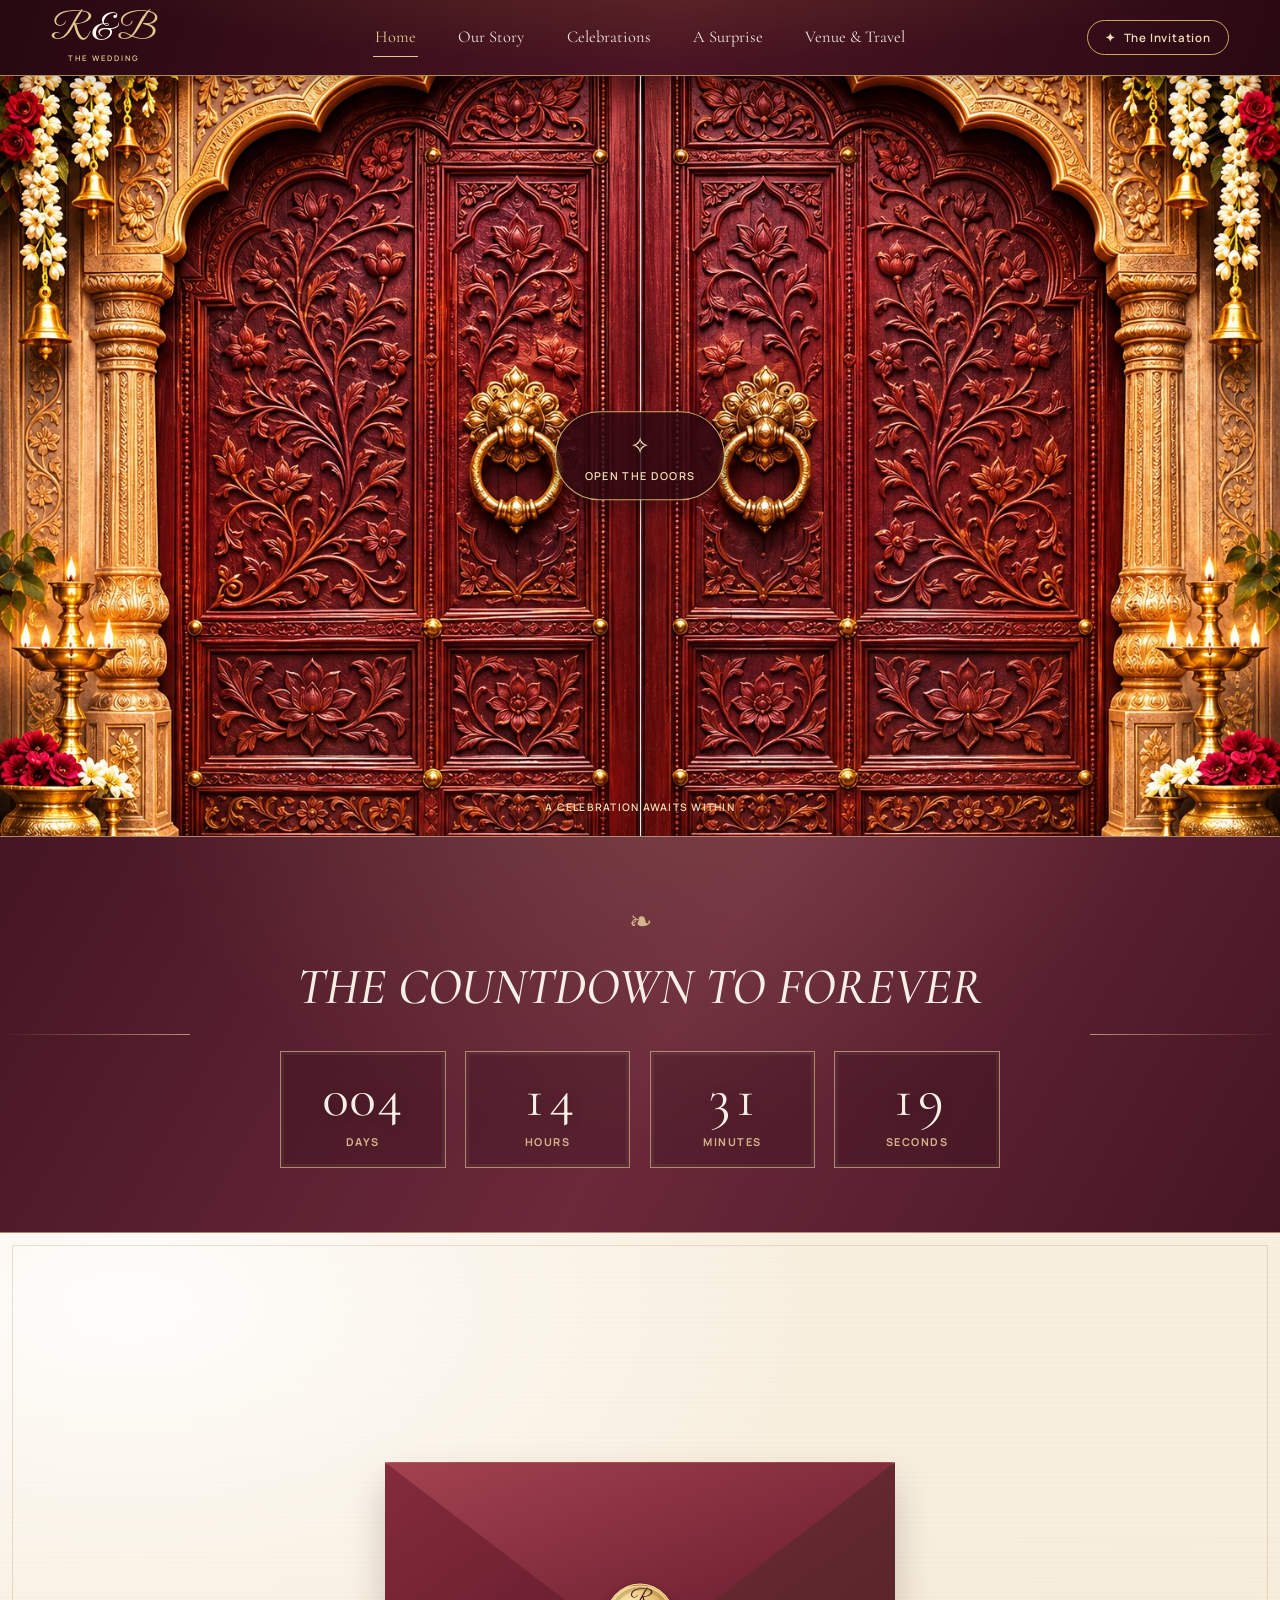
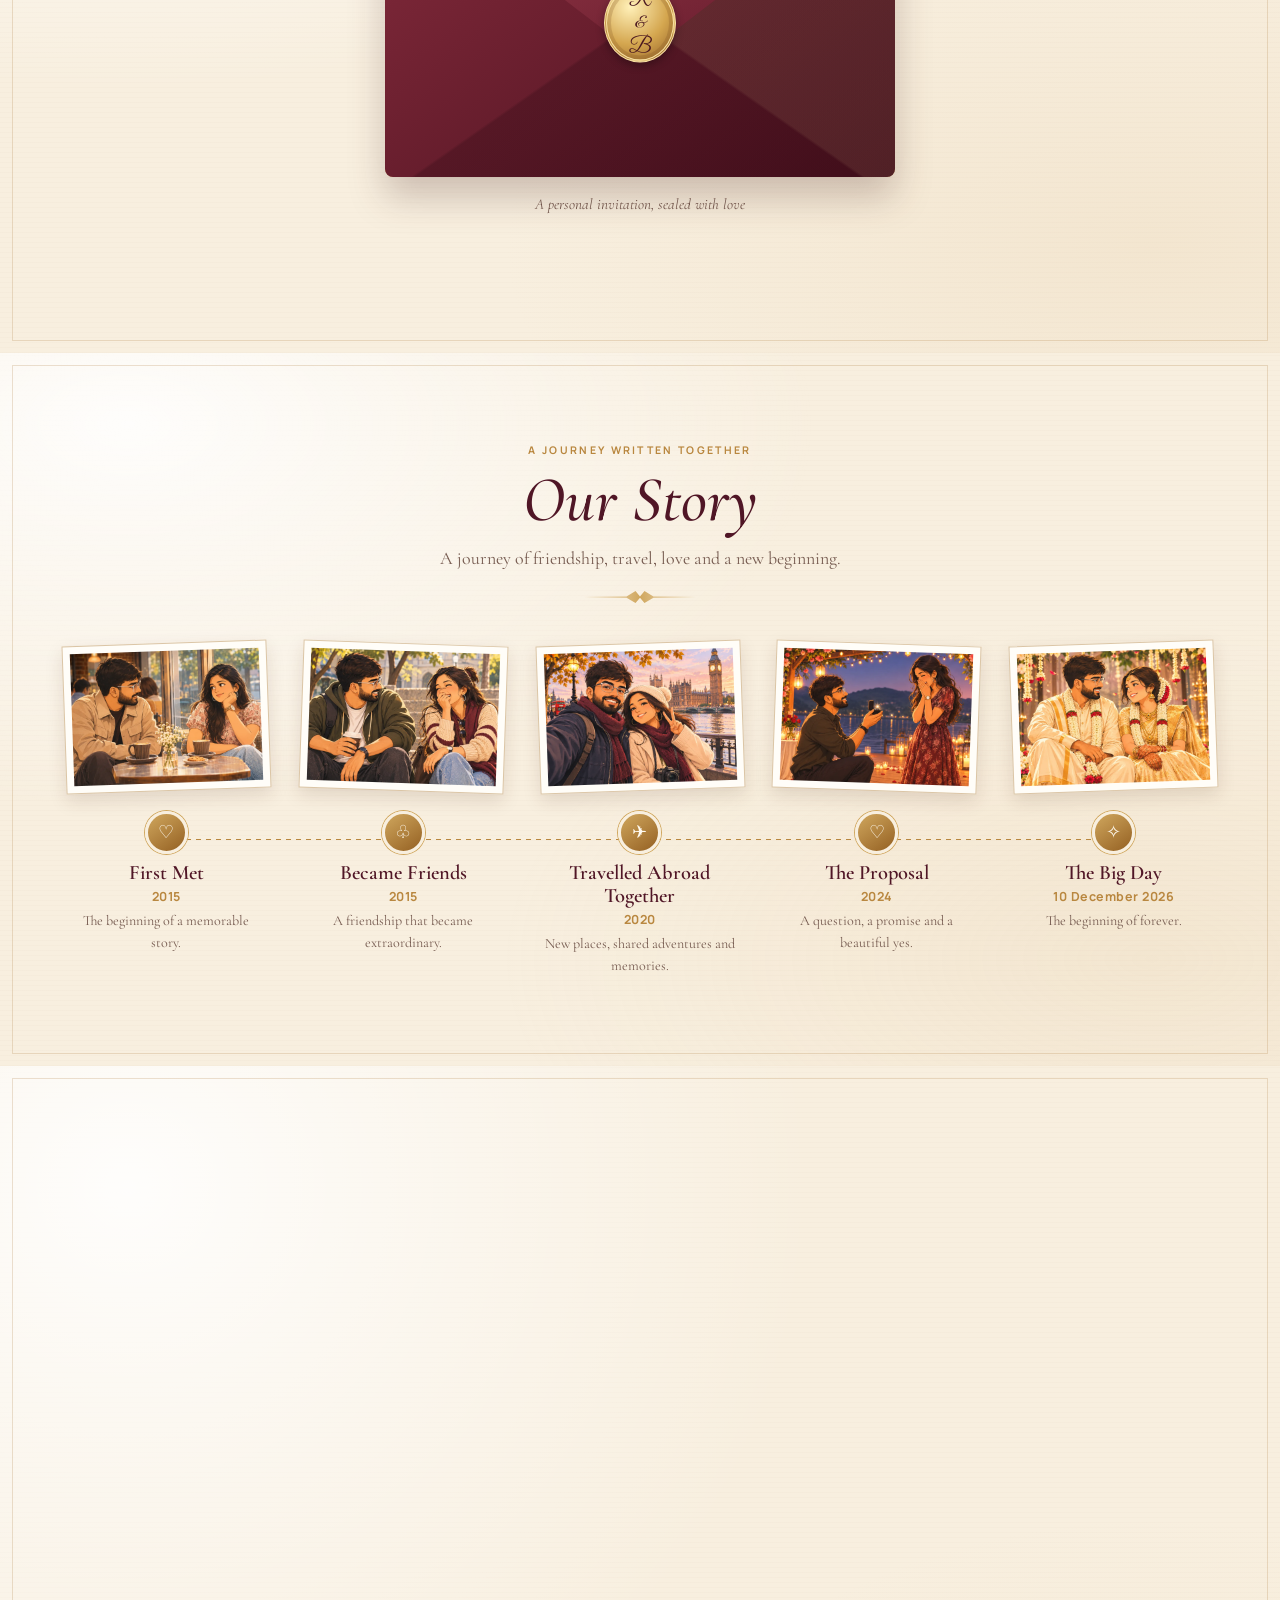
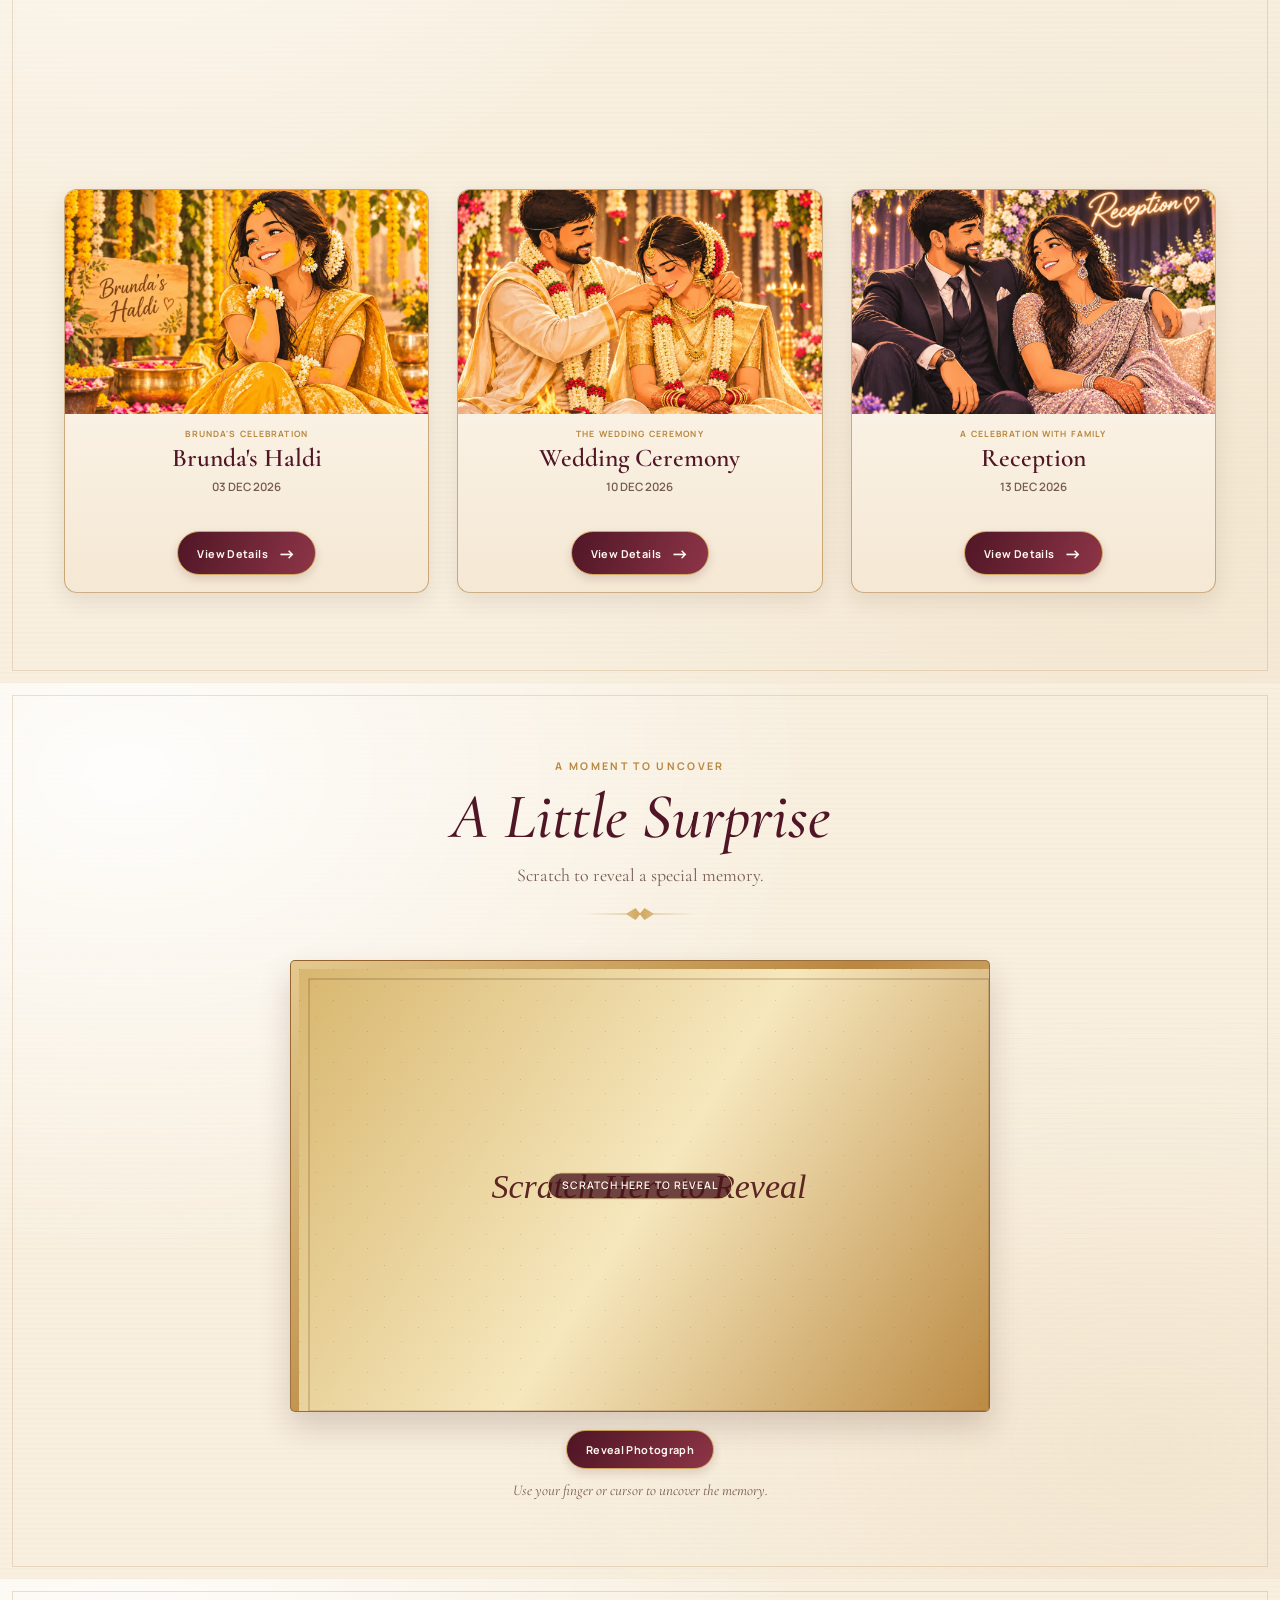
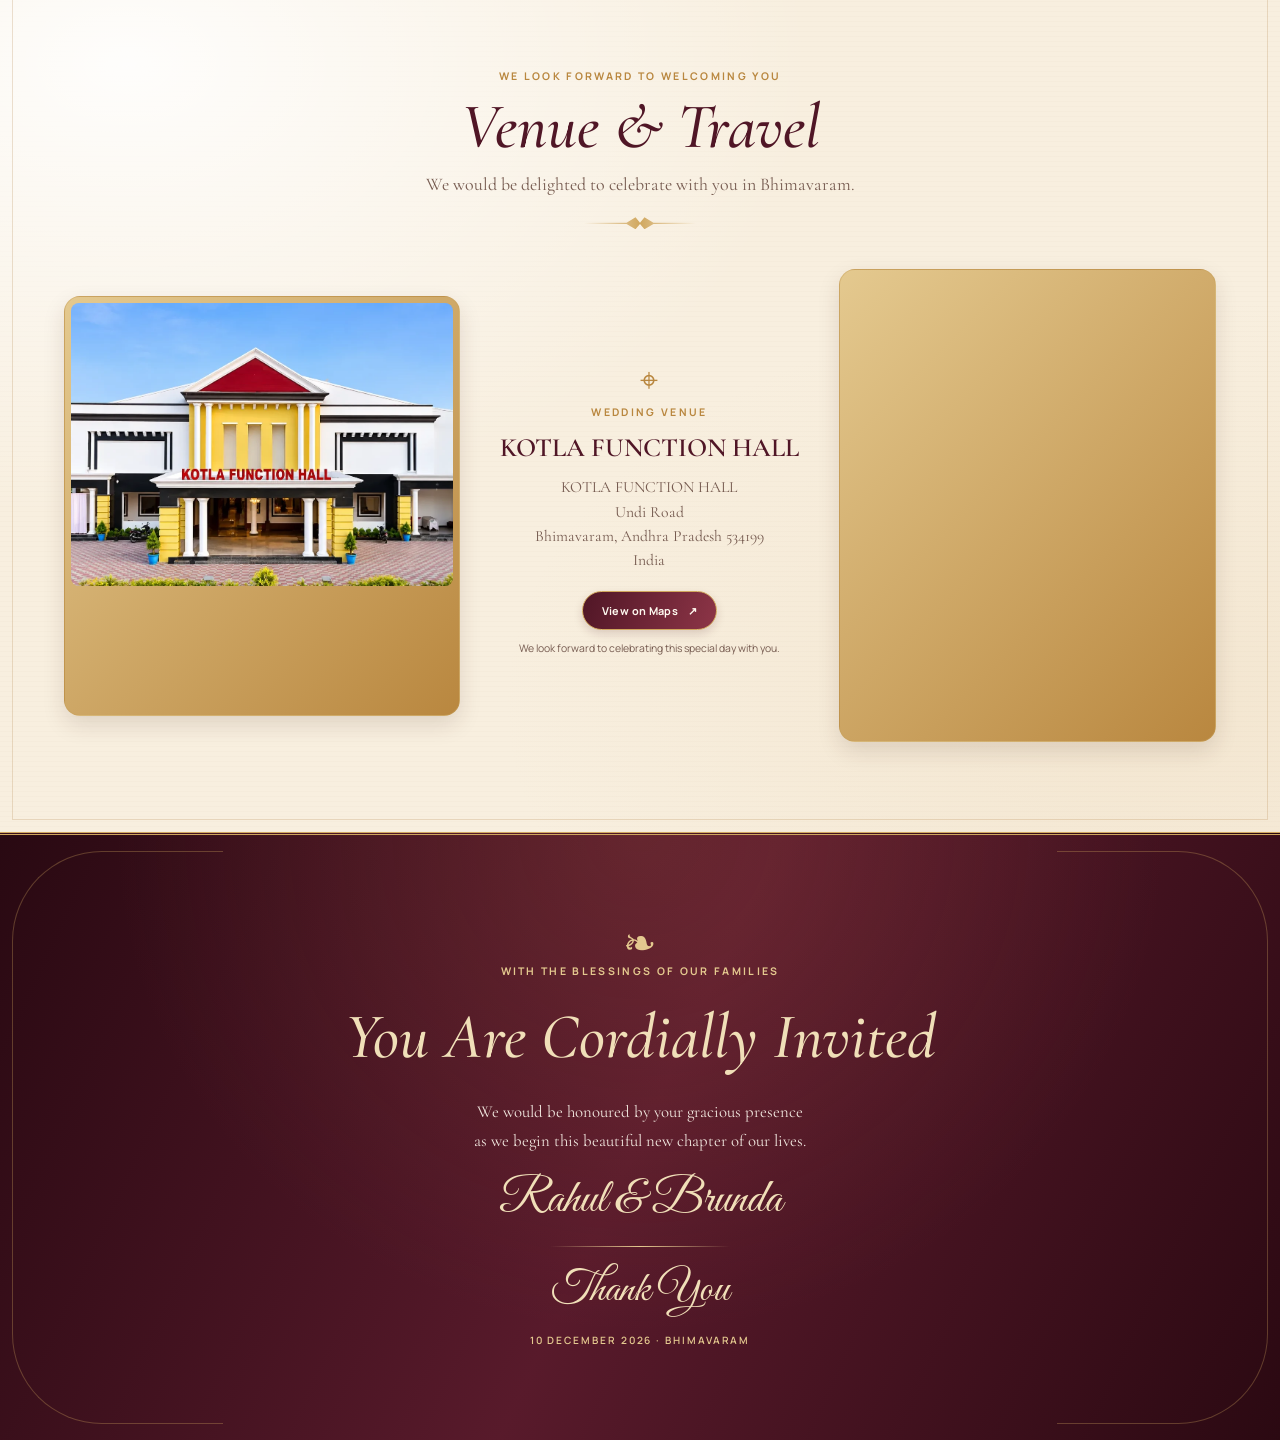
==== commit 98454ce3: "Publish optimized static wedding website" ====
--- a/index.html
+++ b/index.html
@@ -42,8 +42,8 @@
       <div class="welcome-scene">
         <picture class="hero-background">
           <source media="(max-width: 599px)"
-                  srcset="./static/images/hero-mobile.png">
-          <img src="./static/images/temple-water-sunset.webp"
+                  srcset="./static/images/optimized/hero-mobile.webp">
+          <img src="./static/images/optimized/temple-water-sunset.webp"
                alt="Temple reflected in still water at sunset" fetchpriority="high">
         </picture>
         <div class="temple-scene-overlay" aria-hidden="true"></div>
@@ -154,25 +154,25 @@
       <ol class="story-timeline">
         <li class="story-milestone">
           <div class="story-photo-frame">
-            <img src="./static/images/story-first-met.webp"
+            <img src="./static/images/optimized/story-first-met.webp"
                  alt="First met — photograph placeholder" class="story-photo" loading="lazy">
           </div>
           <span class="milestone-icon">♡</span><h3>First Met</h3>
-          <p class="milestone-year">2016</p>
+          <p class="milestone-year">2015</p>
           <p class="milestone-description">The beginning of a memorable story.</p>
         </li>
         <li class="story-milestone">
           <div class="story-photo-frame">
-            <img src="./static/images/story-best-friends.webp"
+            <img src="./static/images/optimized/story-best-friends.webp"
                  alt="Became best friends — photograph placeholder" class="story-photo" loading="lazy">
           </div>
-          <span class="milestone-icon">♧</span><h3>Became Best Friends</h3>
-          <p class="milestone-year">2018</p>
+          <span class="milestone-icon">♧</span><h3>Became Friends</h3>
+          <p class="milestone-year">2015</p>
           <p class="milestone-description">A friendship that became extraordinary.</p>
         </li>
         <li class="story-milestone">
           <div class="story-photo-frame">
-            <img src="./static/images/story-travelled-abroad.webp"
+            <img src="./static/images/optimized/story-travelled-abroad.webp"
                  alt="Travelled abroad together — photograph placeholder" class="story-photo" loading="lazy">
           </div>
           <span class="milestone-icon">✈</span><h3>Travelled Abroad Together</h3>
@@ -181,7 +181,7 @@
         </li>
         <li class="story-milestone">
           <div class="story-photo-frame">
-            <img src="./static/images/story-proposal.webp"
+            <img src="./static/images/optimized/story-proposal.webp"
                  alt="The proposal — photograph placeholder" class="story-photo" loading="lazy">
           </div>
           <span class="milestone-icon">♡</span><h3>The Proposal</h3>
@@ -190,7 +190,7 @@
         </li>
         <li class="story-milestone">
           <div class="story-photo-frame">
-            <img src="./static/images/story-big-day.webp"
+            <img src="./static/images/optimized/story-big-day.webp"
                  alt="The big day — photograph placeholder" class="story-photo" loading="lazy">
           </div>
           <span class="milestone-icon">✧</span><h3>The Big Day</h3>
@@ -211,27 +211,27 @@
       </div>
       <div class="celebration-grid">
         <article class="celebration-card" data-event="engagement">
-          <div class="celebration-image-frame"><img src="./static/images/event-Engagement.webp" alt="Engagement photograph placeholder" class="celebration-image" loading="lazy"></div>
+          <div class="celebration-image-frame"><img src="./static/images/optimized/event-Engagement.webp" alt="Engagement photograph placeholder" class="celebration-image" loading="lazy"></div>
           <div class="celebration-card-content"><p class="event-host" data-event-host></p><h3 data-event-title></h3><p class="event-date" data-event-card-date></p><button class="event-details-button" type="button" data-event-open="engagement">View Details <span>→</span></button></div>
         </article>
         <article class="celebration-card" data-event="sangeet">
-          <div class="celebration-image-frame"><img src="./static/images/event-sangeet.webp" alt="Sangeet photograph placeholder" class="celebration-image" loading="lazy"></div>
+          <div class="celebration-image-frame"><img src="./static/images/optimized/event-sangeet.webp" alt="Sangeet photograph placeholder" class="celebration-image" loading="lazy"></div>
           <div class="celebration-card-content"><p class="event-host" data-event-host></p><h3 data-event-title></h3><p class="event-date" data-event-card-date></p><button class="event-details-button" type="button" data-event-open="sangeet">View Details <span>→</span></button></div>
         </article>
         <article class="celebration-card" data-event="rahul-haldi">
-          <div class="celebration-image-frame"><img src="./static/images/event-rahul-haldi.webp" alt="Rahul's Haldi photograph placeholder" class="celebration-image" loading="lazy"></div>
+          <div class="celebration-image-frame"><img src="./static/images/optimized/event-rahul-haldi.webp" alt="Rahul's Haldi photograph placeholder" class="celebration-image" loading="lazy"></div>
           <div class="celebration-card-content"><p class="event-host" data-event-host></p><h3 data-event-title></h3><p class="event-date" data-event-card-date></p><button class="event-details-button" type="button" data-event-open="rahul-haldi">View Details <span>→</span></button></div>
         </article>
         <article class="celebration-card" data-event="brunda-haldi">
-          <div class="celebration-image-frame"><img src="./static/images/event-brunda-haldi.webp" alt="Brunda's Haldi photograph placeholder" class="celebration-image" loading="lazy"></div>
+          <div class="celebration-image-frame"><img src="./static/images/optimized/event-brunda-haldi.webp" alt="Brunda's Haldi photograph placeholder" class="celebration-image" loading="lazy"></div>
           <div class="celebration-card-content"><p class="event-host" data-event-host></p><h3 data-event-title></h3><p class="event-date" data-event-card-date></p><button class="event-details-button" type="button" data-event-open="brunda-haldi">View Details <span>→</span></button></div>
         </article>
         <article class="celebration-card" data-event="wedding">
-          <div class="celebration-image-frame"><img src="./static/images/event-wedding.webp" alt="Wedding ceremony photograph placeholder" class="celebration-image" loading="lazy"></div>
+          <div class="celebration-image-frame"><img src="./static/images/optimized/event-wedding.webp" alt="Wedding ceremony photograph placeholder" class="celebration-image" loading="lazy"></div>
           <div class="celebration-card-content"><p class="event-host" data-event-host></p><h3 data-event-title></h3><p class="event-date" data-event-card-date></p><button class="event-details-button" type="button" data-event-open="wedding">View Details <span>→</span></button></div>
         </article>
         <article class="celebration-card" data-event="reception">
-          <div class="celebration-image-frame"><img src="./static/images/event-reception.webp" alt="Reception photograph placeholder" class="celebration-image" loading="lazy"></div>
+          <div class="celebration-image-frame"><img src="./static/images/optimized/event-reception.webp" alt="Reception photograph placeholder" class="celebration-image" loading="lazy"></div>
           <div class="celebration-card-content"><p class="event-host" data-event-host></p><h3 data-event-title></h3><p class="event-date" data-event-card-date></p><button class="event-details-button" type="button" data-event-open="reception">View Details <span>→</span></button></div>
         </article>
       </div>
@@ -259,7 +259,7 @@
       <div class="scratch-experience" data-scratch-experience>
         <div class="scratch-frame" data-scratch-frame>
           <div class="scratch-image-placeholder" aria-hidden="true">A treasured photograph will appear here</div>
-          <img src="./static/images/couple-reveal.webp" alt="A special memory of Rahul and Brunda" class="scratch-photo" data-scratch-photo loading="lazy">
+          <img src="./static/images/optimized/couple-reveal.webp" alt="A special memory of Rahul and Brunda" class="scratch-photo" data-scratch-photo loading="lazy">
           <canvas class="scratch-canvas" data-scratch-canvas aria-label="Scratch the surface to reveal a special photograph" role="img"></canvas>
           <p class="scratch-instruction" data-scratch-instruction>Scratch Here to Reveal</p>
         </div>
@@ -278,7 +278,7 @@
       </div>
       <div class="venue-layout">
         <div class="venue-photo-frame">
-          <img src="./static/images/wedding-venue.webp"
+          <img src="./static/images/optimized/wedding-venue.webp"
                alt="Wedding venue photograph placeholder" class="venue-photo" loading="lazy">
         </div>
         <div class="venue-details">
